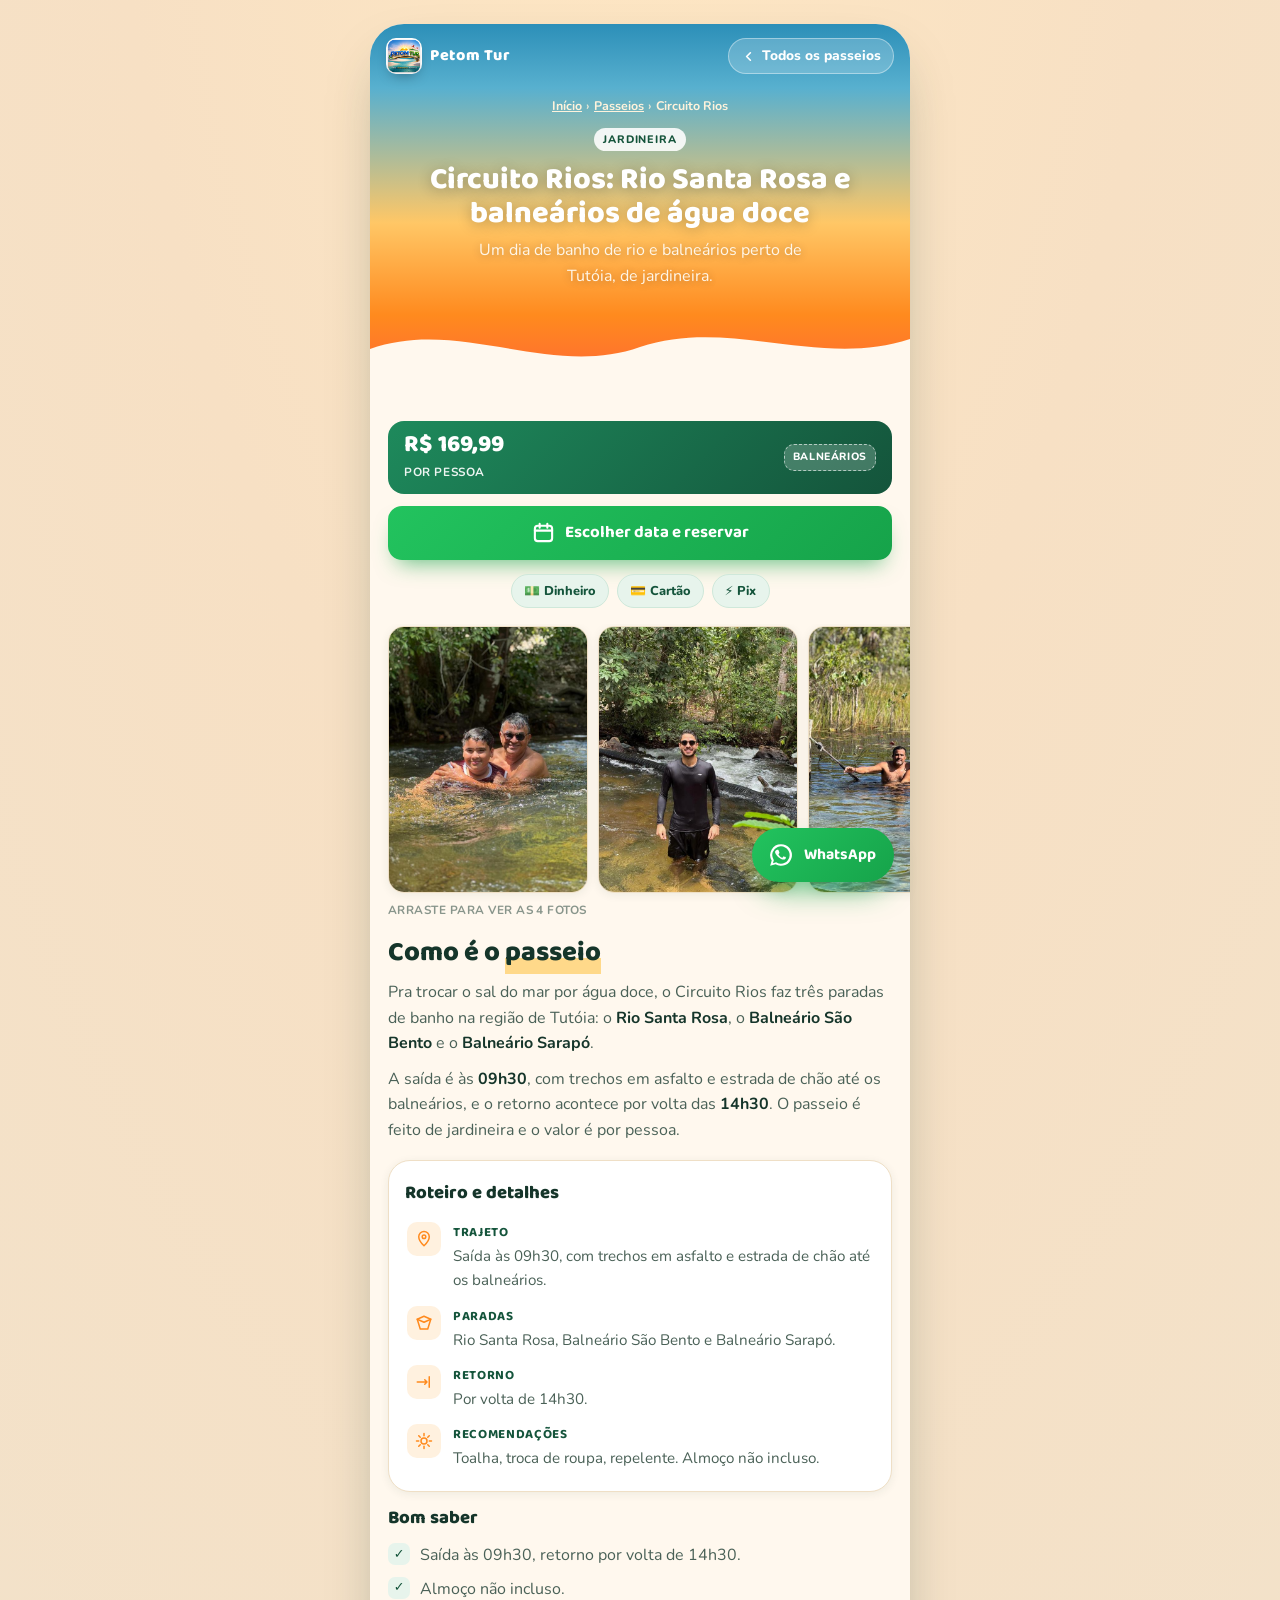
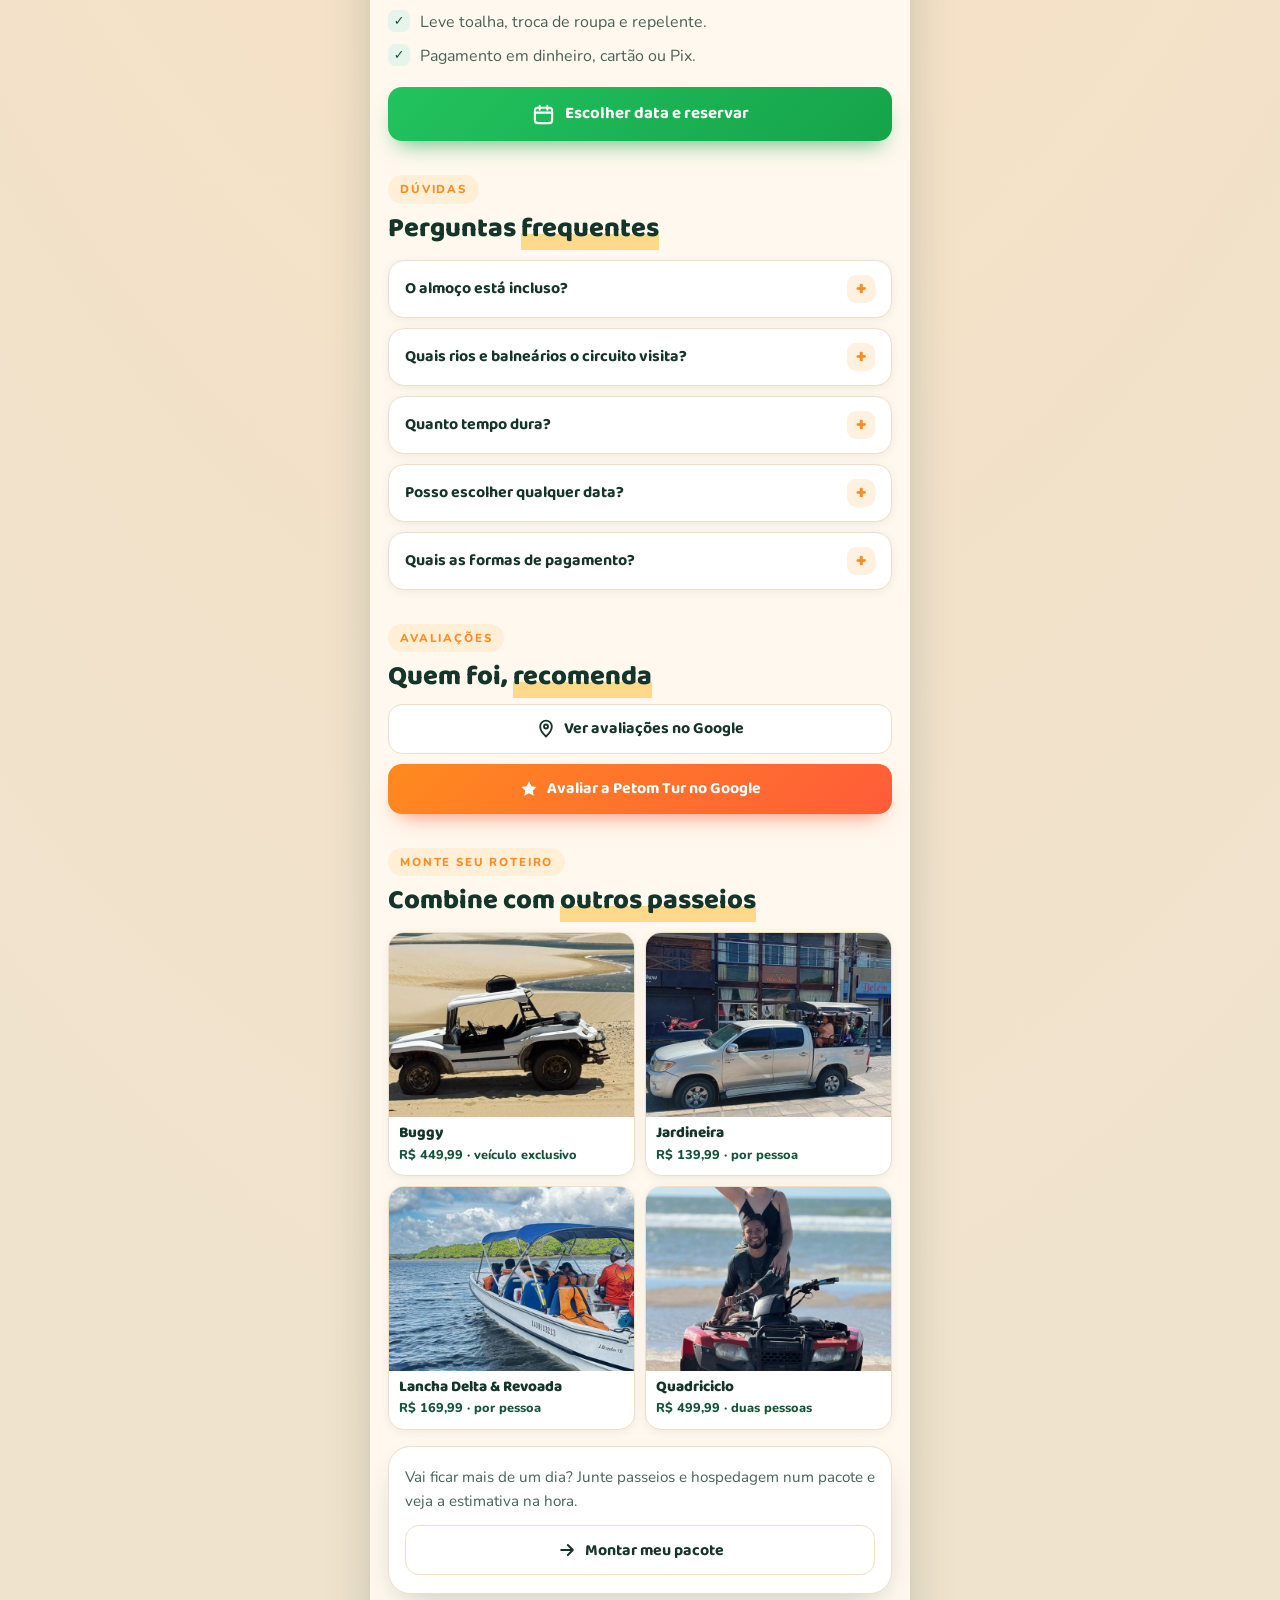
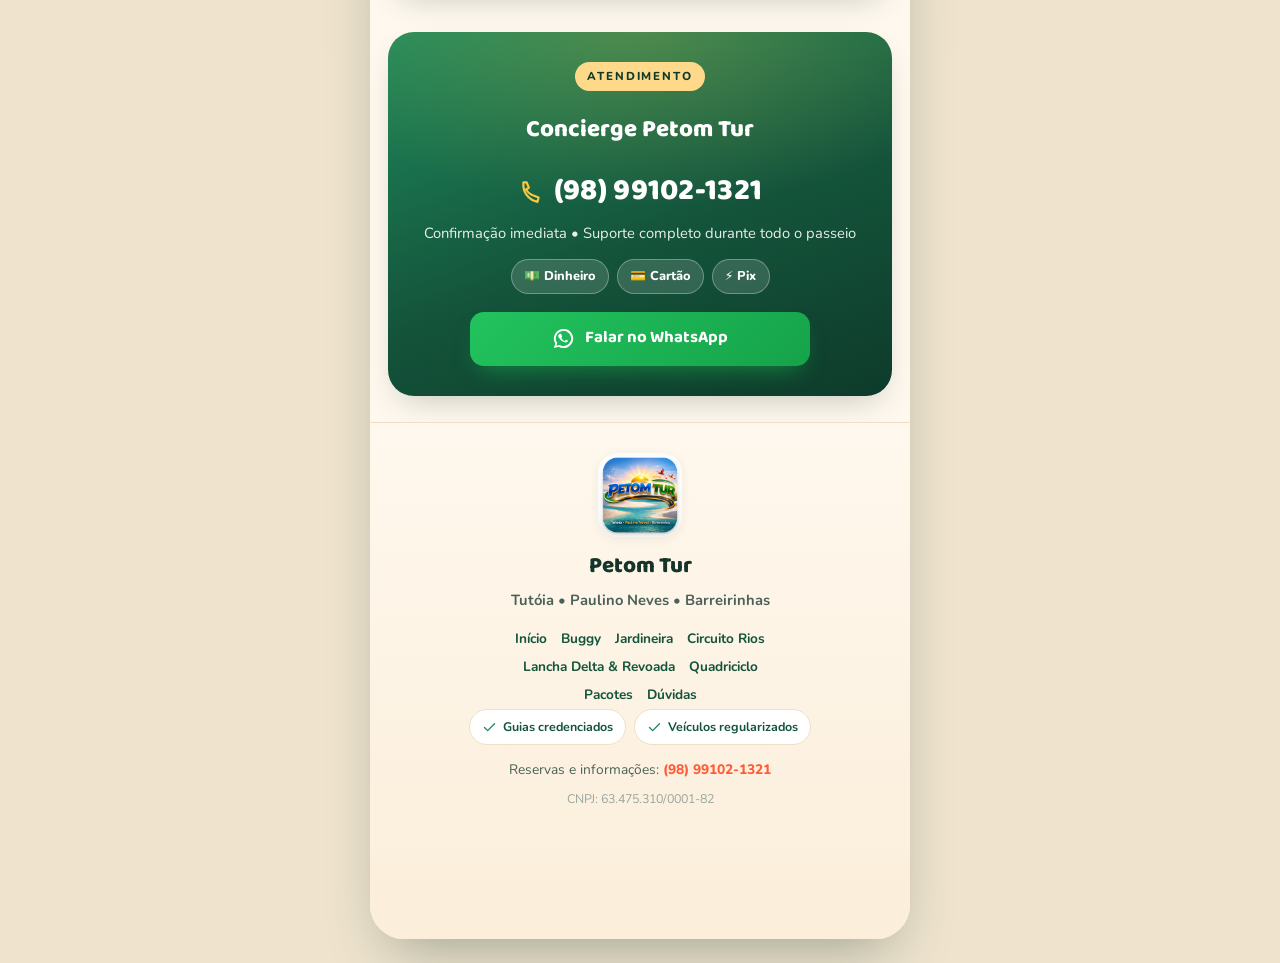
==== circuito-rios/index.html @ e0607594 "Calendário de reserva, avaliações do Google, pacotes, FAQ e páginas dos passeios - Reserva com calen" ====
<!DOCTYPE html>
<html lang="pt-BR">

<head>
    <meta charset="UTF-8">
    <meta name="viewport" content="width=device-width, initial-scale=1, viewport-fit=cover">
    <title>Circuito Rios em Tutóia — Rio Santa Rosa e Balneários | Petom Tur</title>
    <meta name="description" content="Circuito Rios de jardineira saindo de Tutóia: Rio Santa Rosa, Balneário São Bento e Balneário Sarapó. Saída às 09h30, R$ 169,99 por pessoa.">
    <link rel="canonical" href="https://www.pedrotom.com.br/circuito-rios">
    <meta property="og:title" content="Circuito Rios em Tutóia — Rio Santa Rosa e Balneários | Petom Tur">
    <meta property="og:description" content="Circuito Rios de jardineira saindo de Tutóia: Rio Santa Rosa, Balneário São Bento e Balneário Sarapó. Saída às 09h30, R$ 169,99 por pessoa.">
    <meta property="og:type" content="website">
    <meta property="og:url" content="https://www.pedrotom.com.br/circuito-rios">
    <meta property="og:locale" content="pt_BR">
    <meta property="og:image" content="https://www.pedrotom.com.br/fotos/rios-01.jpg">
    <meta property="og:site_name" content="Petom Tur">
    <meta name="twitter:card" content="summary_large_image">
    <link rel="icon" type="image/png" href="/petom-logo.png">
    <link rel="preconnect" href="https://fonts.googleapis.com">
    <link rel="preconnect" href="https://fonts.gstatic.com" crossorigin>
    <link href="https://fonts.googleapis.com/css2?family=Baloo+2:wght@600;700;800&family=Nunito:wght@400;600;700;800&display=swap" rel="stylesheet">
    <link rel="stylesheet" href="/style.css">
    <link rel="stylesheet" href="/components.css">
    <script type="application/ld+json">
{
  "@context": "https://schema.org",
  "@graph": [
    {
      "@type": "TouristTrip",
      "name": "Circuito Rios: Rio Santa Rosa e balneários de água doce",
      "description": "Circuito Rios de jardineira saindo de Tutóia: Rio Santa Rosa, Balneário São Bento e Balneário Sarapó. Saída às 09h30, R$ 169,99 por pessoa.",
      "url": "https://www.pedrotom.com.br/circuito-rios",
      "image": [
        "https://www.pedrotom.com.br/fotos/rios-01.jpg",
        "https://www.pedrotom.com.br/fotos/rios-02.jpg",
        "https://www.pedrotom.com.br/fotos/rios-03.jpg",
        "https://www.pedrotom.com.br/fotos/rios-04.jpg"
      ],
      "itinerary": {
        "@type": "ItemList",
        "itemListElement": [
          {
            "@type": "ListItem",
            "position": 1,
            "item": {
              "@type": "TouristAttraction",
              "name": "Rio Santa Rosa"
            }
          },
          {
            "@type": "ListItem",
            "position": 2,
            "item": {
              "@type": "TouristAttraction",
              "name": "Balneário São Bento"
            }
          },
          {
            "@type": "ListItem",
            "position": 3,
            "item": {
              "@type": "TouristAttraction",
              "name": "Balneário Sarapó"
            }
          }
        ]
      },
      "offers": {
        "@type": "Offer",
        "price": "169.99",
        "priceCurrency": "BRL",
        "url": "https://www.pedrotom.com.br/circuito-rios",
        "description": "por pessoa",
        "availability": "https://schema.org/InStock"
      },
      "provider": {
        "@type": "TravelAgency",
        "name": "Petom Tur",
        "url": "https://www.pedrotom.com.br/",
        "telephone": "+5598991021321"
      }
    },
    {
      "@type": "BreadcrumbList",
      "itemListElement": [
        {
          "@type": "ListItem",
          "position": 1,
          "name": "Início",
          "item": "https://www.pedrotom.com.br/"
        },
        {
          "@type": "ListItem",
          "position": 2,
          "name": "Passeios",
          "item": "https://www.pedrotom.com.br/#passeios"
        },
        {
          "@type": "ListItem",
          "position": 3,
          "name": "Circuito Rios",
          "item": "https://www.pedrotom.com.br/circuito-rios"
        }
      ]
    }
  ]
}
    </script>
    <script type="application/ld+json">
{
  "@context": "https://schema.org",
  "@type": "FAQPage",
  "mainEntity": [
    {
      "@type": "Question",
      "name": "O almoço está incluso?",
      "acceptedAnswer": {
        "@type": "Answer",
        "text": "Não. O almoço não está incluso no valor do passeio."
      }
    },
    {
      "@type": "Question",
      "name": "Quais rios e balneários o circuito visita?",
      "acceptedAnswer": {
        "@type": "Answer",
        "text": "Rio Santa Rosa, Balneário São Bento e Balneário Sarapó."
      }
    },
    {
      "@type": "Question",
      "name": "Quanto tempo dura?",
      "acceptedAnswer": {
        "@type": "Answer",
        "text": "Cerca de 5 horas: saída às 09h30 e retorno por volta de 14h30."
      }
    },
    {
      "@type": "Question",
      "name": "Posso escolher qualquer data?",
      "acceptedAnswer": {
        "@type": "Answer",
        "text": "Sim. Você escolhe a data que quiser no calendário e envia a reserva pelo WhatsApp. A equipe da Petom Tur confirma a disponibilidade."
      }
    },
    {
      "@type": "Question",
      "name": "Quais as formas de pagamento?",
      "acceptedAnswer": {
        "@type": "Answer",
        "text": "Dinheiro, cartão ou Pix."
      }
    }
  ]
}
    </script>
</head>

<body>
    <div class="wrap">

        <header class="subhero">
            <div class="topbar">
                <a class="topbar__home" href="/"><img src="/petom-logo.png" alt="" width="36" height="36">Petom Tur</a>
                <a class="topbar__back" href="/#passeios"><svg viewBox="0 0 24 24" fill="none" stroke="currentColor" stroke-width="2.6" stroke-linecap="round" stroke-linejoin="round" aria-hidden="true"><path d="M15 6l-6 6 6 6"/></svg>Todos os passeios</a>
            </div>
            <div class="subhero__inner">
                <nav class="crumbs" aria-label="Você está em"><a href="/">Início</a><span aria-hidden="true">›</span><a href="/#passeios">Passeios</a><span aria-hidden="true">›</span><span aria-current="page">Circuito Rios</span></nav>
                <span class="tour__tag" style="margin-top:12px">Jardineira</span>
                <h1>Circuito Rios: Rio Santa Rosa e balneários de água doce</h1>
                <p>Um dia de banho de rio e balneários perto de Tutóia, de jardineira.</p>
            </div>
            <svg class="hero__dune" viewBox="0 0 540 70" preserveAspectRatio="none" aria-hidden="true">
      <path d="M0 70 V40 C90 8 180 70 270 38 C360 8 450 60 540 30 V70 Z" fill="#FFF8EE"/>
    </svg>
        </header>

        <main>
            <section class="section" aria-label="Valor e reserva">
                <div class="page-ticket">
                    <div class="tour__price">
                        <div><span class="price">R$ 169,99</span><span class="unit">por pessoa</span></div>
                        <span class="stamp">Balneários</span>
                    </div>
                    <a class="btn-wa" data-reserva="circuito-rios" href="https://wa.me/5598991021321?text=Ol%C3%A1%2C%20Petom%20Tur%21%20Tenho%20interesse%20no%20passeio%20%2ACircuito%20Rios%20%E2%80%93%20Jardineira%2A%20%E2%80%94%20R%24%20169%2C99%20%28por%20pessoa%29.%20Pode%20me%20passar%20disponibilidade%20e%20confirmar%20minha%20reserva%3F" target="_blank" rel="noopener"><svg viewBox="0 0 24 24" fill="none" stroke="currentColor" stroke-width="2.2" stroke-linecap="round" stroke-linejoin="round" aria-hidden="true"><rect x="3" y="5" width="18" height="16" rx="3"/><path d="M3 10h18M8 3v4M16 3v4"/></svg> Escolher data e reservar</a>
                    <div class="pay" aria-label="Formas de pagamento"><span>💵 Dinheiro</span><span>💳 Cartão</span><span>⚡ Pix</span></div>
                </div>

                <div class="tour__gal page-gal" role="group" aria-label="Fotos do passeio Circuito Rios">
                    <figure class="shot"><img src="/fotos/rios-01.jpg" alt="Pai e filho tomando banho na correnteza de um rio de água doce" width="630" height="840" loading="eager" decoding="async"></figure><figure class="shot"><img src="/fotos/rios-02.jpg" alt="Visitante em pé nas águas rasas do rio, cercado pela mata" width="630" height="840" loading="lazy" decoding="async"></figure><figure class="shot"><img src="/fotos/rios-03.jpg" alt="Casal boiando na lagoa de águas cristalinas do circuito" width="630" height="840" loading="lazy" decoding="async"></figure><figure class="shot"><img src="/fotos/rios-04.jpg" alt="Visitante sentada no cesto gigante da Lagoa da Belágua" width="630" height="840" loading="lazy" decoding="async"></figure>
                </div>
                <p class="gal-hint" style="margin-left:0">Arraste para ver as 4 fotos</p>

                <h2 style="margin-top:18px">Como é o <span class="u">passeio</span></h2>
                <div class="prose">
                    <p>Pra trocar o sal do mar por água doce, o Circuito Rios faz três paradas de banho na região de Tutóia: o <strong>Rio Santa Rosa</strong>, o <strong>Balneário São Bento</strong> e o <strong>Balneário Sarapó</strong>.</p>
                    <p>A saída é às <strong>09h30</strong>, com trechos em asfalto e estrada de chão até os balneários, e o retorno acontece por volta das <strong>14h30</strong>. O passeio é feito de jardineira e o valor é por pessoa.</p>
                </div>

                <div class="box">
                    <h3>Roteiro e detalhes</h3>
                    <dl class="specs">
                            <div class="spec"><span class="spec__ico"><svg viewBox="0 0 24 24" fill="none" stroke="currentColor" stroke-width="2" stroke-linecap="round" stroke-linejoin="round"><path d="M12 21s7-6.5 7-12a7 7 0 1 0-14 0c0 5.5 7 12 7 12z"/><circle cx="12" cy="9" r="2.4"/></svg></span>
                                <div><dt>Trajeto</dt>
                                    <dd>Saída às 09h30, com trechos em asfalto e estrada de chão até os balneários.</dd>
                                </div>
                            </div>
                            <div class="spec"><span class="spec__ico"><svg viewBox="0 0 24 24" fill="none" stroke="currentColor" stroke-width="2" stroke-linecap="round" stroke-linejoin="round"><path d="M3 7l4 13h10l4-13"/><path d="M3 7l9-4 9 4-9 4-9-4z"/></svg></span>
                                <div><dt>Paradas</dt>
                                    <dd>Rio Santa Rosa, Balneário São Bento e Balneário Sarapó.</dd>
                                </div>
                            </div>
                            <div class="spec"><span class="spec__ico"><svg viewBox="0 0 24 24" fill="none" stroke="currentColor" stroke-width="2" stroke-linecap="round" stroke-linejoin="round"><path d="M3 12h13l-3-3M16 12l-3 3"/><path d="M19 5v14"/></svg></span>
                                <div><dt>Retorno</dt>
                                    <dd>Por volta de 14h30.</dd>
                                </div>
                            </div>
                            <div class="spec"><span class="spec__ico"><svg viewBox="0 0 24 24" fill="none" stroke="currentColor" stroke-width="2" stroke-linecap="round" stroke-linejoin="round"><circle cx="12" cy="12" r="4"/><path d="M12 2v3M12 19v3M2 12h3M19 12h3M5 5l2 2M17 17l2 2M19 5l-2 2M7 17l-2 2"/></svg></span>
                                <div><dt>Recomendações</dt>
                                    <dd>Toalha, troca de roupa, repelente. Almoço não incluso.</dd>
                                </div>
                            </div>
                        </dl>
                </div>

                <h3 class="h3">Bom saber</h3>
                <ul class="ticklist">
                    <li>Saída às 09h30, retorno por volta de 14h30.</li>
                    <li>Almoço não incluso.</li>
                    <li>Leve toalha, troca de roupa e repelente.</li>
                    <li>Pagamento em dinheiro, cartão ou Pix.</li>
                </ul>
                <a class="btn-wa" data-reserva="circuito-rios" href="https://wa.me/5598991021321?text=Ol%C3%A1%2C%20Petom%20Tur%21%20Tenho%20interesse%20no%20passeio%20%2ACircuito%20Rios%20%E2%80%93%20Jardineira%2A%20%E2%80%94%20R%24%20169%2C99%20%28por%20pessoa%29.%20Pode%20me%20passar%20disponibilidade%20e%20confirmar%20minha%20reserva%3F" target="_blank" rel="noopener" style="margin:18px 0 0"><svg viewBox="0 0 24 24" fill="none" stroke="currentColor" stroke-width="2.2" stroke-linecap="round" stroke-linejoin="round" aria-hidden="true"><rect x="3" y="5" width="18" height="16" rx="3"/><path d="M3 10h18M8 3v4M16 3v4"/></svg> Escolher data e reservar</a>
            </section>

            <section class="section" aria-label="Dúvidas sobre o passeio">
                <span class="eyebrow">Dúvidas</span>
                <h2>Perguntas <span class="u">frequentes</span></h2>
                <div class="faq">
                <details><summary>O almoço está incluso?</summary><div class="faq__a"><p>Não. O almoço não está incluso no valor do passeio.</p></div></details>
                <details><summary>Quais rios e balneários o circuito visita?</summary><div class="faq__a"><p>Rio Santa Rosa, Balneário São Bento e Balneário Sarapó.</p></div></details>
                <details><summary>Quanto tempo dura?</summary><div class="faq__a"><p>Cerca de 5 horas: saída às 09h30 e retorno por volta de 14h30.</p></div></details>
                <details><summary>Posso escolher qualquer data?</summary><div class="faq__a"><p>Sim. Você escolhe a data que quiser no calendário e envia a reserva pelo WhatsApp. A equipe da Petom Tur confirma a disponibilidade.</p></div></details>
                <details><summary>Quais as formas de pagamento?</summary><div class="faq__a"><p>Dinheiro, cartão ou Pix.</p></div></details>
                </div>
            </section>

            <section class="section" id="avaliacoes" aria-label="Avaliações dos clientes" data-reviews>
                <span class="eyebrow">Avaliações</span>
                <h2>Quem foi, <span class="u">recomenda</span></h2>
                <div class="rv__summary" hidden>
                    <span class="rv__score"></span>
                    <div><div class="rv__stars"></div><div class="rv__count"></div></div>
                </div>
                <div class="rv__list"></div>
                <div class="rv__btns">
                    <a class="btn-line" data-maps href="https://www.google.com/maps/search/?api=1&amp;query=Petom%20turismo%20Tut%C3%B3ia&amp;query_place_id=ChIJBeaK3w4L7gcR8xwrpM24xJY" target="_blank" rel="noopener"><svg viewBox="0 0 24 24" fill="none" stroke="currentColor" stroke-width="2.2" stroke-linecap="round" stroke-linejoin="round" aria-hidden="true"><path d="M12 21s7-6.5 7-12a7 7 0 1 0-14 0c0 5.5 7 12 7 12z"/><circle cx="12" cy="9" r="2.4"/></svg>Ver avaliações no Google</a>
                    <a class="btn-line btn-line--sun" href="https://search.google.com/local/writereview?placeid=ChIJBeaK3w4L7gcR8xwrpM24xJY" target="_blank" rel="noopener"><svg viewBox="0 0 24 24" fill="currentColor" aria-hidden="true"><path d="M12 2.8l2.8 5.8 6.3.9-4.6 4.4 1.1 6.3L12 17.2l-5.6 3 1.1-6.3L2.9 9.5l6.3-.9z"/></svg>Avaliar a Petom Tur no Google</a>
                </div>
            </section>

            <section class="section" aria-label="Outros passeios">
                <span class="eyebrow">Monte seu roteiro</span>
                <h2>Combine com <span class="u">outros passeios</span></h2>
                <div class="others">
                    <a class="other" href="/passeio-de-buggy"><img src="/fotos/buggy-01.jpg" alt="" loading="lazy" decoding="async"><span>Buggy</span><small>R$ 449,99 · veículo exclusivo</small></a><a class="other" href="/passeio-de-jardineira"><img src="/fotos/jardineira-01.jpg" alt="" loading="lazy" decoding="async"><span>Jardineira</span><small>R$ 139,99 · por pessoa</small></a><a class="other" href="/passeio-de-lancha-delta-revoada"><img src="/fotos/lancha-01.jpg" alt="" loading="lazy" decoding="async"><span>Lancha Delta &amp; Revoada</span><small>R$ 169,99 · por pessoa</small></a><a class="other" href="/passeio-de-quadriciclo"><img src="/fotos/quadriciclo-01.jpg" alt="" loading="lazy" decoding="async"><span>Quadriciclo</span><small>R$ 499,99 · duas pessoas</small></a>
                </div>
                <div class="pk-teaser">
                    <p>Vai ficar mais de um dia? Junte passeios e hospedagem num pacote e veja a estimativa na hora.</p>
                    <a class="btn-line" href="/pacotes"><svg viewBox="0 0 24 24" fill="none" stroke="currentColor" stroke-width="2.4" stroke-linecap="round" stroke-linejoin="round" aria-hidden="true"><path d="M5 12h14M13 6l6 6-6 6"/></svg>Montar meu pacote</a>
                </div>
            </section>

            <section class="concierge" aria-label="Atendimento">
                <span class="eyebrow">Atendimento</span>
                <h2>Concierge Petom Tur</h2>
                <a class="phone-big" href="tel:+5598991021321">
                    <svg viewBox="0 0 24 24" fill="none" stroke="currentColor" stroke-width="2" stroke-linecap="round" stroke-linejoin="round" aria-hidden="true"><path d="M5 4h3l2 5-2.5 1.5a11 11 0 0 0 5 5L19 18l-1 4a16 16 0 0 1-13-14z"/></svg> (98) 99102-1321
                </a>
                <p class="note">Confirmação imediata • Suporte completo durante todo o passeio</p>
                <div class="pay" aria-label="Formas de pagamento"><span>💵 Dinheiro</span><span>💳 Cartão</span><span>⚡ Pix</span></div>
                <a class="btn-wa" href="https://wa.me/5598991021321?text=Ol%C3%A1%2C%20Petom%20Tur%21%20Gostaria%20de%20informa%C3%A7%C3%B5es%20sobre%20os%20passeios%20em%20Tut%C3%B3ia%20e%20regi%C3%A3o." target="_blank" rel="noopener">
                    <svg viewBox="0 0 24 24" fill="currentColor" aria-hidden="true"><path d="M12 2a10 10 0 0 0-8.6 15.1L2 22l5-1.4A10 10 0 1 0 12 2zm0 18a8 8 0 0 1-4.1-1.1l-.3-.2-3 .8.8-2.9-.2-.3A8 8 0 1 1 12 20zm4.6-5.9c-.3-.1-1.5-.7-1.7-.8s-.4-.1-.6.1-.7.8-.8 1-.3.2-.5.1a6.6 6.6 0 0 1-1.9-1.2 7.3 7.3 0 0 1-1.4-1.7c-.1-.3 0-.4.1-.5l.4-.5c.1-.2.2-.3.3-.5s0-.4 0-.5-.6-1.5-.8-2-.4-.5-.6-.5h-.5a1 1 0 0 0-.7.3A2.8 2.8 0 0 0 6.5 9c0 1.2.9 2.4 1 2.6s1.7 2.7 4.2 3.8c2.1.9 2.5.7 3 .7s1.5-.6 1.7-1.2.2-1.1.1-1.2-.3-.2-.6-.4z"/></svg>                    Falar no WhatsApp
                </a>
            </section>
        </main>

        <footer class="foot">
            <img class="foot__logo" src="/petom-logo.png" width="84" height="84" alt="Petom Tur">
            <p class="foot__name">Petom Tur</p>
            <p class="foot__regions">Tutóia • Paulino Neves • Barreirinhas</p>

            <nav class="foot__nav" aria-label="Páginas do site"><a href="/">Início</a><a href="/passeio-de-buggy">Buggy</a><a href="/passeio-de-jardineira">Jardineira</a><a href="/circuito-rios">Circuito Rios</a><a href="/passeio-de-lancha-delta-revoada">Lancha Delta &amp; Revoada</a><a href="/passeio-de-quadriciclo">Quadriciclo</a><a href="/pacotes">Pacotes</a><a href="/#duvidas">Dúvidas</a></nav>

            <div class="foot__badges">
                <span><svg viewBox="0 0 24 24" fill="none" stroke="currentColor" stroke-width="2.2" stroke-linecap="round" stroke-linejoin="round"><path d="M20 6 9 17l-5-5"/></svg>Guias credenciados</span>
                <span><svg viewBox="0 0 24 24" fill="none" stroke="currentColor" stroke-width="2.2" stroke-linecap="round" stroke-linejoin="round"><path d="M20 6 9 17l-5-5"/></svg>Veículos regularizados</span>
            </div>

            <p class="foot__line">Reservas e informações: <a href="tel:+5598991021321">(98) 99102-1321</a></p>
            <p class="foot__cnpj">CNPJ: 63.475.310/0001-82</p>
        </footer>

        <a class="fab" href="https://wa.me/5598991021321?text=Ol%C3%A1%2C%20Petom%20Tur%21%20Gostaria%20de%20informa%C3%A7%C3%B5es%20sobre%20os%20passeios%20em%20Tut%C3%B3ia%20e%20regi%C3%A3o." target="_blank" rel="noopener" aria-label="Falar com a Petom Tur no WhatsApp">
            <svg viewBox="0 0 24 24" fill="currentColor" aria-hidden="true"><path d="M12 2a10 10 0 0 0-8.6 15.1L2 22l5-1.4A10 10 0 1 0 12 2zm0 18a8 8 0 0 1-4.1-1.1l-.3-.2-3 .8.8-2.9-.2-.3A8 8 0 1 1 12 20zm4.6-5.9c-.3-.1-1.5-.7-1.7-.8s-.4-.1-.6.1-.7.8-.8 1-.3.2-.5.1a6.6 6.6 0 0 1-1.9-1.2 7.3 7.3 0 0 1-1.4-1.7c-.1-.3 0-.4.1-.5l.4-.5c.1-.2.2-.3.3-.5s0-.4 0-.5-.6-1.5-.8-2-.4-.5-.6-.5h-.5a1 1 0 0 0-.7.3A2.8 2.8 0 0 0 6.5 9c0 1.2.9 2.4 1 2.6s1.7 2.7 4.2 3.8c2.1.9 2.5.7 3 .7s1.5-.6 1.7-1.2.2-1.1.1-1.2-.3-.2-.6-.4z"/></svg>
            <span class="fab__txt">WhatsApp</span>
        </a>

    </div>
    <script src="/app.js" defer></script>
</body>

</html>
---- style.css ----
/* =========================================================
   PETOM TUR — Turismo em Tutóia • Paulino Neves • Barreirinhas
   Paleta: areia (branco quente) · sol (laranja) · lagoa (verde)
   Mobile-first · sem JavaScript · acessível
   ========================================================= */

/* ---------- Tokens ---------- */
:root{
  /* areia / branco */
  --sand:        #FFF8EE;
  --sand-2:      #FBEEDA;
  --card:        #FFFFFF;

  /* sol / pôr do sol */
  --sun:         #FF8A1E;
  --sun-soft:    #FFB24C;
  --gold:        #FFC740;
  --coral:       #FF5C39;

  /* lagoa / mata */
  --green:       #1E8A5C;
  --green-deep:  #14543B;
  --green-night: #0E3B2A;

  /* whatsapp */
  --wa:          #22C35E;
  --wa-deep:     #16A34A;

  /* tinta / texto */
  --ink:         #15352A;
  --ink-soft:    #4A6157;
  --line:        #EFDFC6;

  --radius:      22px;
  --radius-sm:   14px;
  --shadow-sm:   0 2px 10px rgba(20,60,45,.07);
  --shadow:      0 14px 34px -14px rgba(20,60,45,.30);
  --shadow-lg:   0 26px 60px -20px rgba(20,60,45,.40);

  --font-display: "Baloo 2", "Segoe UI", system-ui, sans-serif;
  --font-body:    "Nunito", "Segoe UI", system-ui, sans-serif;
}

*,*::before,*::after{ box-sizing:border-box; margin:0; padding:0; }

html{ scroll-behavior:smooth; -webkit-text-size-adjust:100%; }

body{
  font-family:var(--font-body);
  color:var(--ink);
  background:var(--sand);
  line-height:1.6;
  font-size:16px;
  overflow-x:hidden;
  -webkit-font-smoothing:antialiased;
}

img{ max-width:100%; display:block; }
a{ color:inherit; text-decoration:none; }

/* coluna central — “telefone” no desktop, full no celular */
.wrap{
  width:100%;
  max-width:540px;
  margin:0 auto;
  background:var(--sand);
  position:relative;
  overflow:hidden;
}
@media (min-width:560px){
  body{ background:
      radial-gradient(120% 90% at 50% -10%, #FFE7C2 0%, #F7E0C4 35%, #EFE3CE 100%);
      padding:24px 0; }
  .wrap{ border-radius:34px; box-shadow:var(--shadow-lg); }
}

/* =========================================================
   HERO
   ========================================================= */
.hero{
  position:relative;
  padding:34px 22px 0;
  text-align:center;
  color:#fff;
  overflow:hidden;
  background:
    linear-gradient(180deg,
      #2C8FB8 0%,        /* céu alto */
      #58B0CF 14%,
      #FFC766 46%,       /* horizonte dourado */
      #FF8A1E 70%,       /* sol */
      #FF6A33 100%);     /* pôr do sol */
}

/* sol radiante */
.hero__sun{
  position:absolute;
  top:96px; left:50%;
  width:230px; height:230px;
  transform:translateX(-50%);
  border-radius:50%;
  background:radial-gradient(circle at 50% 50%,
      #FFF6D8 0%, #FFE07A 32%, #FFC740 55%, rgba(255,199,64,0) 72%);
  filter:blur(2px);
  animation:sunPulse 6s ease-in-out infinite;
  pointer-events:none;
}
@keyframes sunPulse{
  0%,100%{ transform:translateX(-50%) scale(1);   opacity:.95; }
  50%    { transform:translateX(-50%) scale(1.07); opacity:1; }
}

/* guarás (íbis vermelho) sobrevoando */
.hero__birds{
  position:absolute;
  top:64px; right:18px;
  width:120px; height:auto;
  opacity:.92;
  animation:flyFloat 7s ease-in-out infinite;
  pointer-events:none;
}
@keyframes flyFloat{
  0%,100%{ transform:translateY(0); }
  50%    { transform:translateY(-9px); }
}

.hero__inner{ position:relative; z-index:2; padding-bottom:8px; }

.logo{
  width:148px; height:148px;
  margin:6px auto 16px;
  border-radius:30px;
  box-shadow:0 16px 30px -10px rgba(0,0,0,.45);
}

.hero__brand{
  font-family:var(--font-display);
  font-weight:800;
  font-size:1rem;
  letter-spacing:.32em;
  text-transform:uppercase;
  color:#FFF3DC;
  text-shadow:0 1px 6px rgba(0,0,0,.3);
}

.hero h1{
  font-family:var(--font-display);
  font-weight:800;
  font-size:2.05rem;
  line-height:1.1;
  margin:6px 0 10px;
  text-shadow:0 2px 14px rgba(0,0,0,.28);
}
.hero h1 .accent{ color:#FFEFC2; }

.hero__lead{
  font-size:1.02rem;
  max-width:30ch;
  margin:0 auto 16px;
  color:#FFF6E8;
  text-shadow:0 1px 8px rgba(0,0,0,.3);
}

.regions{
  display:inline-flex;
  flex-wrap:wrap;
  justify-content:center;
  gap:6px 8px;
  margin-bottom:20px;
  font-weight:700;
  font-size:.86rem;
}
.regions span{
  display:inline-flex; align-items:center; gap:5px;
  background:rgba(255,255,255,.20);
  border:1px solid rgba(255,255,255,.38);
  padding:6px 12px;
  border-radius:999px;
  backdrop-filter:blur(3px);
}
.regions span::before{ content:"📍"; font-size:.78em; filter:grayscale(.1); }

.hero__cta{
  display:inline-flex; align-items:center; gap:9px;
  background:#fff; color:var(--coral);
  font-family:var(--font-display); font-weight:700;
  font-size:1.05rem;
  padding:14px 26px;
  border-radius:999px;
  box-shadow:0 12px 24px -8px rgba(0,0,0,.4);
  min-height:52px;
  transition:transform .15s ease, box-shadow .15s ease;
}
.hero__cta:active{ transform:translateY(2px) scale(.99); box-shadow:0 6px 14px -8px rgba(0,0,0,.4); }
.hero__cta svg{ width:18px; height:18px; }

/* duna / horizonte */
.hero__dune{ position:relative; z-index:2; display:block; width:100%; margin-top:14px; }

/* =========================================================
   FAIXA DE CONFIANÇA
   ========================================================= */
.trust{
  display:grid;
  grid-template-columns:repeat(3,1fr);
  gap:8px;
  padding:18px 16px 4px;
  background:var(--sand);
}
.trust__item{
  text-align:center;
  font-weight:700;
  font-size:.74rem;
  line-height:1.25;
  color:var(--green-deep);
}
.trust__item svg{
  width:26px; height:26px;
  margin:0 auto 6px;
  display:block;
  color:var(--sun);
}

/* =========================================================
   GALERIA / CARROSSEL (rolagem automática fluida — CSS puro)
   ========================================================= */
.gallery{
  padding:24px 0 6px;
  background:var(--sand);
  overflow:hidden;
}
.gallery__head{
  text-align:center;
  padding:0 18px 14px;
}
.gallery__head h2{
  font-family:var(--font-display);
  font-weight:800;
  font-size:1.6rem;
  line-height:1.1;
  color:var(--ink);
  margin-top:4px;
}
.gallery__head h2 .u{
  background:linear-gradient(180deg,transparent 62%, #FFD98A 62%);
}

/* trilho com máscara nas bordas p/ efeito “fade” */
.carousel{
  position:relative;
  width:100%;
  overflow:hidden;
  -webkit-mask-image:linear-gradient(90deg, transparent 0, #000 7%, #000 93%, transparent 100%);
          mask-image:linear-gradient(90deg, transparent 0, #000 7%, #000 93%, transparent 100%);
}
.carousel__track{
  display:flex;
  gap:14px;
  width:max-content;
  padding:6px 14px;
  list-style:none;
  /* rolagem contínua, linear e suave (acelerada por GPU) */
  animation:carouselScroll 56s linear infinite;
  will-change:transform;
}
/* pausa ao tocar / passar o mouse */
.carousel:hover .carousel__track,
.carousel:active .carousel__track,
.carousel:focus-within .carousel__track{ animation-play-state:paused; }

.carousel__item{
  flex:0 0 auto;
  width:208px;            /* modo retrato */
  aspect-ratio:3 / 4;
  border-radius:18px;
  overflow:hidden;
  background:var(--sand-2);
  border:3px solid #fff;
  box-shadow:var(--shadow);
}
.carousel__item img{
  width:100%; height:100%;
  object-fit:cover;
  display:block;
}

/* desloca exatamente metade do trilho (1 conjunto) = loop perfeito */
@keyframes carouselScroll{
  from{ transform:translateX(0); }
  to{   transform:translateX(-50%); }
}

@media (min-width:560px){
  .carousel__item{ width:230px; }
}

/* =========================================================
   SEÇÃO DE PASSEIOS
   ========================================================= */
.section{ padding:26px 18px 8px; }

.eyebrow{
  display:inline-block;
  font-weight:800;
  letter-spacing:.16em;
  text-transform:uppercase;
  font-size:.72rem;
  color:var(--sun);
  background:#FFEFD7;
  padding:5px 12px;
  border-radius:999px;
  margin-bottom:10px;
}
.section h2{
  font-family:var(--font-display);
  font-weight:800;
  font-size:1.7rem;
  line-height:1.1;
  color:var(--ink);
}
.section h2 .u{
  background:linear-gradient(180deg,transparent 62%, #FFD98A 62%);
}
.section__sub{
  color:var(--ink-soft);
  margin-top:6px;
  font-size:.96rem;
  max-width:38ch;
}

.tours{
  display:flex;
  flex-direction:column;
  gap:20px;
  margin-top:20px;
}

/* ---------- Card de passeio (estilo bilhete) ---------- */
.tour{
  position:relative;
  background:var(--card);
  border-radius:var(--radius);
  box-shadow:var(--shadow);
  border:1px solid var(--line);
  overflow:hidden;
}
.tour__stripe{ height:6px; width:100%; }

.tour__top{
  display:flex;
  gap:14px;
  align-items:flex-start;
  padding:18px 18px 6px;
}
.tour__icon{
  flex:0 0 auto;
  width:54px; height:54px;
  border-radius:16px;
  display:grid; place-items:center;
  color:#fff;
  font-size:30px;          /* tamanho do emoji */
  line-height:1;
  box-shadow:var(--shadow-sm);
}
.tour__icon svg{ width:30px; height:30px; }

/* miniatura de foto no lugar do emoji — o gradiente vira um anel colorido */
.tour__icon--photo{
  padding:3px;
  overflow:hidden;
}
.tour__icon--photo img{
  width:100%; height:100%;
  border-radius:13px;
  object-fit:cover;
  display:block;
}

/* variante sem moldura/anel colorido — usada nos cards de hospedagem */
.tour__icon--plain{
  padding:0;
  background:none;
  box-shadow:none;
}
.tour__icon--plain img{ border-radius:16px; }

/* ---------- Galeria de fotos do passeio ---------- */
.tour__gal{
  display:flex;
  gap:10px;
  margin:16px 0 0;
  padding:2px 18px 12px;
  overflow-x:auto;
  scroll-snap-type:x mandatory;
  scroll-padding-inline:18px;
  -webkit-overflow-scrolling:touch;
  scrollbar-width:none;
  overscroll-behavior-x:contain;
}
.tour__gal::-webkit-scrollbar{ display:none; }

.shot{
  flex:0 0 auto;
  width:min(56%, 178px);
  aspect-ratio:3 / 4;
  margin:0;
  border-radius:16px;
  overflow:hidden;
  background:var(--sand-2);
  border:1px solid var(--line);
  box-shadow:var(--shadow-sm);
  scroll-snap-align:start;
}
.shot img{
  width:100%; height:100%;
  object-fit:cover;
  object-position:center 45%;
}

/* passeio com uma única foto: banner que ocupa o card inteiro */
.tour__gal--uma{ scroll-snap-type:none; }
.tour__gal--uma .shot{
  width:100%;
  aspect-ratio:4 / 3;
}

.gal-hint{
  margin:-4px 18px 10px;
  font-size:.74rem;
  font-weight:700;
  letter-spacing:.04em;
  text-transform:uppercase;
  color:var(--ink-soft);
  opacity:.65;
}

@media (min-width:640px){
  .shot{ width:min(40%, 200px); }
  .tour__gal--uma .shot{ aspect-ratio:3 / 2; }
}

.tour__tag{
  display:inline-block;
  font-weight:800; font-size:.68rem;
  letter-spacing:.08em; text-transform:uppercase;
  color:var(--green-deep);
  background:#E7F4EC;
  padding:3px 9px; border-radius:999px;
  margin-bottom:4px;
}
.tour__head h3{
  font-family:var(--font-display);
  font-weight:800;
  font-size:1.35rem;
  line-height:1.12;
  color:var(--ink);
}
.tour__sub{
  color:var(--ink-soft);
  font-size:.9rem;
  margin-top:2px;
}

/* faixa de preço — “canhoto” do bilhete */
.tour__price{
  display:flex;
  align-items:center;
  justify-content:space-between;
  gap:10px;
  margin:10px 18px 4px;
  padding:12px 16px;
  background:linear-gradient(135deg, var(--green) 0%, var(--green-deep) 100%);
  border-radius:16px;
  color:#fff;
}
.tour__price .price{
  font-family:var(--font-display);
  font-weight:800;
  font-size:1.5rem;
  line-height:1;
}
.tour__price .unit{
  display:block;
  font-size:.74rem;
  opacity:.92;
  font-weight:700;
  margin-top:3px;
  text-transform:uppercase;
  letter-spacing:.05em;
}
.tour__price .stamp{
  flex:0 0 auto;
  font-size:.66rem; font-weight:800;
  text-transform:uppercase; letter-spacing:.06em;
  background:rgba(255,255,255,.2);
  border:1px dashed rgba(255,255,255,.6);
  padding:6px 8px; border-radius:10px;
  text-align:center; line-height:1.2;
}

/* perfuração do bilhete */
.perf{
  position:relative;
  height:0;
  margin:14px 0 4px;
  border-top:2px dashed var(--line);
}
.perf::before,.perf::after{
  content:"";
  position:absolute; top:50%;
  width:20px; height:20px;
  background:var(--sand);
  border-radius:50%;
  transform:translateY(-50%);
}
.perf::before{ left:-11px; }
.perf::after{ right:-11px; }

/* detalhes (acordeão nativo) */
.tour__details{ margin:0 18px; }
.tour__details summary{
  list-style:none;
  cursor:pointer;
  display:flex; align-items:center; justify-content:center; gap:8px;
  font-family:var(--font-display);
  font-weight:700;
  font-size:.96rem;
  color:var(--sun);
  background:#FFF4E4;
  border:1.5px solid #FFD9A8;
  border-radius:12px;
  padding:11px 14px;
  min-height:46px;
  user-select:none;
  transition:background .15s ease;
}
.tour__details summary::-webkit-details-marker{ display:none; }
.tour__details summary .chev{
  width:16px; height:16px;
  transition:transform .25s ease;
}
.tour__details[open] summary{ background:#FFEAD0; }
.tour__details[open] summary .chev{ transform:rotate(180deg); }
.tour__details summary .lbl-open{ display:none; }
.tour__details[open] summary .lbl-closed{ display:none; }
.tour__details[open] summary .lbl-open{ display:inline; }

.specs{
  margin:14px 2px 4px;
  display:flex;
  flex-direction:column;
  gap:13px;
  animation:revealUp .3s ease;
}
@keyframes revealUp{ from{ opacity:0; transform:translateY(-6px);} to{opacity:1; transform:none;} }

.spec{ display:flex; gap:12px; }
.spec__ico{
  flex:0 0 auto;
  width:34px; height:34px;
  border-radius:10px;
  background:#FFF1DF;
  color:var(--sun);
  display:grid; place-items:center;
}
.spec__ico svg{ width:18px; height:18px; }
.spec dt{
  font-family:var(--font-display);
  font-weight:700;
  font-size:.82rem;
  text-transform:uppercase;
  letter-spacing:.05em;
  color:var(--green-deep);
  margin-bottom:1px;
}
.spec dd{ color:var(--ink-soft); font-size:.95rem; }

/* botão whatsapp */
.btn-wa{
  display:flex; align-items:center; justify-content:center; gap:10px;
  margin:16px 18px 18px;
  min-height:54px;
  background:linear-gradient(135deg, var(--wa) 0%, var(--wa-deep) 100%);
  color:#fff;
  font-family:var(--font-display);
  font-weight:700;
  font-size:1.05rem;
  border-radius:14px;
  box-shadow:0 12px 22px -10px rgba(22,163,74,.7);
  transition:transform .15s ease, box-shadow .15s ease;
}
.btn-wa:active{ transform:translateY(2px); box-shadow:0 5px 12px -8px rgba(22,163,74,.7); }
.btn-wa svg{ width:23px; height:23px; flex:0 0 auto; }

/* ---------- Lista de quartos (hospedagem parceira) ---------- */
.rooms{
  display:flex;
  flex-direction:column;
  gap:12px;
  margin:16px 2px 4px;
}
.room{
  display:flex;
  flex-direction:column;
  gap:10px;
  padding:12px 14px;
  background:var(--sand);
  border:1px solid var(--line);
  border-radius:14px;
}
.room__row{
  display:flex;
  align-items:center;
  justify-content:space-between;
  gap:12px;
}
.room__gal{
  display:flex;
  gap:8px;
  overflow-x:auto;
  scroll-snap-type:x mandatory;
  -webkit-overflow-scrolling:touch;
  scrollbar-width:none;
}
.room__gal::-webkit-scrollbar{ display:none; }
.room__shot{
  flex:0 0 auto;
  width:104px;
  aspect-ratio:4 / 3;
  border-radius:10px;
  overflow:hidden;
  border:1px solid var(--line);
  scroll-snap-align:start;
}
.room__shot img{
  width:100%; height:100%;
  object-fit:cover;
}
.room__name{
  font-family:var(--font-display);
  font-weight:700;
  font-size:.95rem;
  color:var(--ink);
  line-height:1.2;
}
.room__meta{
  font-size:.78rem;
  color:var(--ink-soft);
  margin-top:2px;
}
.room__price{
  font-family:var(--font-display);
  font-weight:800;
  font-size:.98rem;
  color:var(--green-deep);
  margin-top:4px;
}
.room__was{
  font-family:var(--font-body, inherit);
  font-weight:600;
  font-size:.78rem;
  color:var(--ink-soft);
  text-decoration:line-through;
  margin-left:6px;
}
.room__btn{
  flex:0 0 auto;
  display:flex; align-items:center; gap:6px;
  padding:10px 14px;
  background:linear-gradient(135deg, var(--wa) 0%, var(--wa-deep) 100%);
  color:#fff;
  font-family:var(--font-display);
  font-weight:700;
  font-size:.85rem;
  border-radius:11px;
  box-shadow:0 8px 16px -8px rgba(22,163,74,.7);
  white-space:nowrap;
}
.room__btn svg{ width:17px; height:17px; flex:0 0 auto; }
.room-hint{
  margin:6px 18px 4px;
  font-size:.78rem;
  color:var(--ink-soft);
  text-align:center;
}

/* ---------- Mini-formulário de reserva (dentro do .room) ---------- */
.room__form{
  display:flex;
  flex-direction:column;
  gap:8px;
}
.room__form-row{
  display:flex;
  gap:8px;
}
.room__input{
  width:100%;
  min-height:44px;
  padding:0 12px;
  border:1.5px solid var(--line);
  border-radius:10px;
  background:#fff;
  font-family:inherit;
  font-size:.9rem;
  color:var(--ink);
}
.room__input:focus{
  outline:none;
  border-color:var(--sun);
}
.room__form-row .room__input{ flex:1 1 0; min-width:0; }
.room__btn--form{
  width:100%;
  justify-content:center;
  border:none;
  cursor:pointer;
  font-family:inherit;
}

/* =========================================================
   ATENDIMENTO / CONCIERGE
   ========================================================= */
.concierge{
  margin:30px 18px 8px;
  padding:30px 22px;
  text-align:center;
  color:#fff;
  border-radius:26px;
  background:
    radial-gradient(120% 80% at 50% 0%, rgba(255,199,64,.22), transparent 60%),
    linear-gradient(160deg, var(--green) 0%, var(--green-deep) 55%, var(--green-night) 100%);
  box-shadow:var(--shadow);
}
.concierge .eyebrow{ color:#0E3B2A; background:#FFD98A; }
.concierge h2{ font-family:var(--font-display); font-weight:800; font-size:1.5rem; margin:10px 0 4px; }
.concierge p.note{ opacity:.9; font-size:.92rem; }

.phone-big{
  display:inline-flex; align-items:center; gap:10px;
  font-family:var(--font-display);
  font-weight:800;
  font-size:1.9rem;
  letter-spacing:.01em;
  margin:14px 0 6px;
  color:#fff;
}
.phone-big svg{ width:26px; height:26px; color:var(--gold); }

.concierge .btn-wa{ margin:18px auto 0; max-width:340px; }

/* =========================================================
   RODAPÉ
   ========================================================= */
.foot{
  margin-top:26px;
  padding:30px 22px 130px;
  text-align:center;
  background:
    linear-gradient(180deg, var(--sand) 0%, var(--sand-2) 100%);
  border-top:1px solid var(--line);
}
.foot__logo{ width:84px; height:84px; border-radius:20px; margin:0 auto 12px; box-shadow:var(--shadow-sm); }
.foot__name{ font-family:var(--font-display); font-weight:800; font-size:1.4rem; color:var(--ink); }
.foot__regions{ color:var(--ink-soft); font-weight:700; margin:4px 0 14px; font-size:.92rem; }

.foot__badges{
  display:flex; flex-wrap:wrap; justify-content:center; gap:8px;
  margin-bottom:14px;
}
.foot__badges span{
  display:inline-flex; align-items:center; gap:6px;
  background:#fff; border:1px solid var(--line);
  color:var(--green-deep); font-weight:700; font-size:.78rem;
  padding:7px 12px; border-radius:999px;
}
.foot__badges svg{ width:15px; height:15px; color:var(--green); }

.foot__line{ color:var(--ink-soft); font-size:.86rem; margin:3px 0; }
.foot__line a{ color:var(--coral); font-weight:800; }
.foot__cnpj{ font-size:.78rem; color:#9AA59E; margin-top:8px; }

/* =========================================================
   BOTÃO FLUTUANTE WHATSAPP
   ========================================================= */
.fab{
  position:fixed;
  z-index:50;
  right:max(16px, env(safe-area-inset-right));
  bottom:max(18px, env(safe-area-inset-bottom));
  display:flex; align-items:center; gap:10px;
  background:linear-gradient(135deg, var(--wa) 0%, var(--wa-deep) 100%);
  color:#fff;
  font-family:var(--font-display); font-weight:700;
  padding:14px 18px 14px 16px;
  border-radius:999px;
  box-shadow:0 16px 30px -10px rgba(22,163,74,.75);
  animation:fabIn .4s .6s both;
}
.fab svg{ width:26px; height:26px; }
.fab .fab__txt{ font-size:.98rem; white-space:nowrap; }
@keyframes fabIn{ from{ transform:translateY(80px); opacity:0; } to{ transform:none; opacity:1; } }
@media (min-width:560px){ .fab{ right:calc(50% - 270px + 16px); } }

/* =========================================================
   ACESSIBILIDADE / MOVIMENTO REDUZIDO
   ========================================================= */
.sr-only{
  position:absolute; width:1px; height:1px; padding:0; margin:-1px;
  overflow:hidden; clip:rect(0,0,0,0); white-space:nowrap; border:0;
}
:focus-visible{ outline:3px solid var(--coral); outline-offset:3px; border-radius:6px; }

@media (prefers-reduced-motion:reduce){
  *{ animation:none !important; scroll-behavior:auto !important; transition:none !important; }
  /* sem auto-rolagem: o usuário desliza o carrossel manualmente */
  .carousel{ overflow-x:auto; -webkit-overflow-scrolling:touch; scroll-snap-type:x mandatory; }
  .carousel__track{ transform:none; }
  .carousel__item{ scroll-snap-align:center; }
}
---- components.css ----
/* =========================================================
   PETOM TUR — componentes extras
   Reserva com calendário · avaliações Google · FAQ · pacotes
   páginas internas dos passeios
   ========================================================= */

/* ---------- link "ver página do passeio" ---------- */
.link-more{
  display:flex; align-items:center; justify-content:center; gap:6px;
  margin:12px 18px 0;
  font-family:var(--font-display);
  font-weight:700;
  font-size:.92rem;
  color:var(--green-deep);
}
.link-more svg{ width:16px; height:16px; }
.link-more:hover{ text-decoration:underline; }

/* ---------- chips de pagamento ---------- */
.pay{
  display:flex; flex-wrap:wrap; justify-content:center; gap:8px;
  margin-top:14px;
}
.pay span{
  display:inline-flex; align-items:center; gap:6px;
  font-weight:800; font-size:.8rem;
  padding:6px 12px;
  border-radius:999px;
  background:#E7F4EC; color:var(--green-deep);
  border:1px solid #CFE8DA;
}
.concierge .pay span{ background:rgba(255,255,255,.14); color:#fff; border-color:rgba(255,255,255,.3); }
.pay svg{ width:15px; height:15px; }

/* =========================================================
   DIÁLOGO DE RESERVA
   ========================================================= */
.bk{
  border:0; padding:0;
  width:100%; max-width:520px;
  max-height:min(92vh, 100%);
  margin:auto auto 0;
  border-radius:24px 24px 0 0;
  background:var(--card);
  color:var(--ink);
  box-shadow:var(--shadow-lg);
  overflow:auto;
  overscroll-behavior:contain;
}
.bk::backdrop{ background:rgba(14,59,42,.55); backdrop-filter:blur(2px); }
.bk[open]{ animation:bkIn .25s ease; }
@keyframes bkIn{ from{ transform:translateY(24px); opacity:0; } to{ transform:none; opacity:1; } }
@media (min-width:560px){
  .bk{ margin:auto; border-radius:24px; }
}
.bk__form{ padding:20px 18px 18px; }
.bk__head{ display:flex; align-items:flex-start; justify-content:space-between; gap:12px; }
.bk__title{
  font-family:var(--font-display);
  font-weight:800; font-size:1.3rem; line-height:1.15;
}
.bk__price{ color:var(--green-deep); font-weight:800; font-size:.92rem; margin-top:2px; }
.bk__close{
  flex:0 0 auto;
  width:40px; height:40px;
  border:0; border-radius:12px;
  background:var(--sand); color:var(--ink);
  display:grid; place-items:center; cursor:pointer;
}
.bk__close svg{ width:20px; height:20px; }
.bk__label{
  display:block;
  font-family:var(--font-display);
  font-weight:700; font-size:.82rem;
  text-transform:uppercase; letter-spacing:.05em;
  color:var(--green-deep);
  margin:16px 0 8px;
}
.bk__err{ color:var(--coral); font-weight:700; font-size:.85rem; margin-top:6px; }
.bk__err[hidden]{ display:none; }
.bk__input{
  width:100%; min-height:48px; padding:0 14px;
  border:1.5px solid var(--line); border-radius:12px;
  font:inherit; color:var(--ink); background:var(--sand);
}
.bk__input:focus{ outline:none; border-color:var(--sun); background:#fff; }
.bk__chips{ display:flex; flex-wrap:wrap; gap:8px; }
.bk__chip{ position:relative; }
.bk__chip input{ position:absolute; opacity:0; pointer-events:none; }
.bk__chip span{
  display:inline-flex; align-items:center;
  min-height:44px; padding:0 14px;
  border:1.5px solid var(--line); border-radius:12px;
  background:var(--sand); font-weight:700; font-size:.9rem; cursor:pointer;
}
.bk__chip input:checked + span{ border-color:var(--sun); background:#FFF1DF; color:var(--ink); }
.bk__chip input:focus-visible + span{ outline:2px solid var(--sun); outline-offset:2px; }

/* stepper de pessoas */
.step{ display:inline-flex; align-items:center; gap:4px; border:1.5px solid var(--line); border-radius:12px; background:var(--sand); }
.step button{
  width:46px; height:46px; border:0; background:none; cursor:pointer;
  font-size:1.4rem; font-weight:800; color:var(--sun);
}
.step button:disabled{ color:#D9C9B0; cursor:default; }
.step output{ min-width:2.4ch; text-align:center; font-family:var(--font-display); font-weight:800; font-size:1.2rem; }

.bk__est{
  margin-top:16px; padding:12px 14px;
  background:#E7F4EC; border-radius:14px;
  color:var(--green-deep); font-size:.9rem;
}
.bk__est strong{ font-family:var(--font-display); font-size:1.15rem; }
.bk__note{ font-size:.8rem; color:var(--ink-soft); margin-top:10px; text-align:center; }
.bk .btn-wa{ margin:16px 0 0; width:100%; border:0; cursor:pointer; font-family:var(--font-display); }

/* =========================================================
   CALENDÁRIO
   ========================================================= */
.cal{
  border:1.5px solid var(--line);
  border-radius:16px;
  padding:10px 10px 12px;
  background:var(--sand);
}
.cal__head{ display:flex; align-items:center; justify-content:space-between; gap:8px; margin-bottom:6px; }
.cal__month{ font-family:var(--font-display); font-weight:800; font-size:1.05rem; }
.cal__nav{
  width:40px; height:40px; border:0; border-radius:12px;
  background:#fff; color:var(--ink); cursor:pointer;
  display:grid; place-items:center; box-shadow:var(--shadow-sm);
}
.cal__nav:disabled{ opacity:.35; cursor:default; box-shadow:none; }
.cal__nav svg{ width:18px; height:18px; }
.cal__grid{ display:grid; grid-template-columns:repeat(7,1fr); gap:4px; }
.cal__dow{
  text-align:center; font-size:.7rem; font-weight:800;
  text-transform:uppercase; letter-spacing:.04em;
  color:var(--ink-soft); padding:4px 0;
}
.cal__day{
  aspect-ratio:1 / 1;
  min-height:38px;
  border:0; border-radius:11px;
  background:#fff; color:var(--ink);
  font:inherit; font-weight:700; font-size:.95rem;
  cursor:pointer;
}
.cal__day:hover{ background:#FFF1DF; }
.cal__day:focus-visible{ outline:2px solid var(--sun); outline-offset:1px; }
.cal__day[disabled]{ background:transparent; color:#CDBFA8; cursor:default; }
.cal__day.is-today{ box-shadow:inset 0 0 0 1.5px var(--sun-soft); }
.cal__day[aria-pressed="true"]{
  background:linear-gradient(135deg, var(--sun) 0%, var(--coral) 100%);
  color:#fff; box-shadow:0 6px 12px -6px rgba(255,92,57,.7);
}
.cal__pick{ margin-top:8px; text-align:center; font-weight:800; font-size:.9rem; color:var(--green-deep); min-height:1.4em; }

/* =========================================================
   AVALIAÇÕES GOOGLE
   ========================================================= */
.rv__summary{
  display:flex; align-items:center; gap:12px;
  margin-top:16px; padding:14px 16px;
  background:var(--card); border:1px solid var(--line);
  border-radius:18px; box-shadow:var(--shadow-sm);
}
.rv__summary[hidden]{ display:none; }
.rv__score{ font-family:var(--font-display); font-weight:800; font-size:2.2rem; line-height:1; color:var(--ink); }
.rv__stars{ color:#F5A623; letter-spacing:2px; font-size:1.05rem; line-height:1; }
.rv__count{ font-size:.86rem; color:var(--ink-soft); font-weight:700; margin-top:4px; }
.rv__list{
  display:flex; gap:12px;
  margin:14px -18px 0; padding:2px 18px 10px;
  overflow-x:auto; scroll-snap-type:x mandatory; scroll-padding-inline:18px;
  scrollbar-width:none; -webkit-overflow-scrolling:touch;
}
.rv__list::-webkit-scrollbar{ display:none; }
.rv__list:empty{ display:none; }
.rv{
  flex:0 0 auto; width:min(82%, 300px);
  scroll-snap-align:start;
  background:var(--card); border:1px solid var(--line);
  border-radius:18px; padding:14px 16px;
  box-shadow:var(--shadow-sm);
  display:flex; flex-direction:column; gap:8px;
}
.rv__who{ display:flex; align-items:center; gap:10px; }
.rv__ava{ width:38px; height:38px; border-radius:50%; object-fit:cover; background:var(--sand-2); flex:0 0 auto; }
.rv__ava--txt{ display:grid; place-items:center; font-weight:800; color:var(--green-deep); }
.rv__name{ font-weight:800; font-size:.92rem; line-height:1.2; }
.rv__when{ font-size:.76rem; color:var(--ink-soft); }
.rv__text{
  font-size:.92rem; color:var(--ink-soft);
  display:-webkit-box; -webkit-line-clamp:7; -webkit-box-orient:vertical; overflow:hidden;
}
.rv__src{ font-size:.74rem; color:var(--ink-soft); margin-top:2px; text-align:right; }
.rv__btns{ display:flex; flex-direction:column; gap:10px; margin-top:12px; }
.btn-line{
  display:flex; align-items:center; justify-content:center; gap:8px;
  min-height:50px; padding:0 16px;
  border-radius:14px;
  border:1.5px solid var(--line);
  background:var(--card);
  font-family:var(--font-display); font-weight:700; font-size:1rem; color:var(--ink);
}
.btn-line svg{ width:20px; height:20px; }
.btn-line--sun{ background:linear-gradient(135deg, var(--sun) 0%, var(--coral) 100%); color:#fff; border:0; box-shadow:0 12px 22px -12px rgba(255,92,57,.8); }

/* =========================================================
   FAQ
   ========================================================= */
.faq{ display:flex; flex-direction:column; gap:10px; margin-top:16px; }
.faq details{
  background:var(--card); border:1px solid var(--line);
  border-radius:16px; box-shadow:var(--shadow-sm);
}
.faq summary{
  list-style:none; cursor:pointer;
  display:flex; align-items:center; justify-content:space-between; gap:12px;
  padding:14px 16px;
  font-family:var(--font-display); font-weight:700; font-size:1rem; line-height:1.25;
}
.faq summary::-webkit-details-marker{ display:none; }
.faq summary::after{
  content:"+"; flex:0 0 auto;
  width:28px; height:28px; border-radius:9px;
  display:grid; place-items:center;
  background:#FFF1DF; color:var(--sun); font-size:1.2rem; font-weight:800;
}
.faq details[open] summary::after{ content:"–"; }
.faq__a{ padding:0 16px 16px; color:var(--ink-soft); font-size:.95rem; }
.faq__a p + p{ margin-top:8px; }
.faq__a a{ color:var(--green-deep); font-weight:700; text-decoration:underline; }

/* =========================================================
   PÁGINAS INTERNAS
   ========================================================= */
.topbar{
  position:relative; z-index:3;
  display:flex; align-items:center; justify-content:space-between; gap:10px;
  padding:14px 16px 0;
}
.topbar__home{ display:flex; align-items:center; gap:8px; color:#fff; font-family:var(--font-display); font-weight:800; letter-spacing:.04em; }
.topbar__home img{ width:36px; height:36px; border-radius:10px; box-shadow:0 6px 14px -6px rgba(0,0,0,.4); }
.topbar__back{
  display:inline-flex; align-items:center; gap:6px;
  color:#fff; font-weight:800; font-size:.86rem;
  background:rgba(255,255,255,.2); border:1px solid rgba(255,255,255,.4);
  padding:6px 12px; border-radius:999px;
}
.topbar__back svg{ width:15px; height:15px; }
.subhero{
  position:relative; overflow:hidden; color:#fff; text-align:center;
  background:linear-gradient(180deg, #2C8FB8 0%, #58B0CF 18%, #FFC766 56%, #FF8A1E 82%, #FF6A33 100%);
}
.subhero__inner{ position:relative; z-index:2; padding:22px 22px 6px; }
.subhero h1{
  font-family:var(--font-display); font-weight:800;
  font-size:1.9rem; line-height:1.1;
  margin:8px 0 8px; text-shadow:0 2px 14px rgba(0,0,0,.28);
}
.subhero p{ color:#FFF6E8; max-width:34ch; margin:0 auto; text-shadow:0 1px 8px rgba(0,0,0,.3); }
.subhero .tour__tag{ background:rgba(255,255,255,.88); }
.crumbs{ font-size:.78rem; font-weight:700; color:#FFF3DC; }
.crumbs a{ text-decoration:underline; }
.crumbs span[aria-hidden]{ margin:0 4px; opacity:.8; }

.page-ticket{ margin-top:16px; }
.page-ticket .tour__price{ margin:0; }
.page-ticket .btn-wa{ margin:12px 0 0; }
.page-gal{ margin:16px -18px 0; }

.prose{ margin-top:12px; color:var(--ink-soft); font-size:1rem; }
.prose p + p{ margin-top:10px; }
.prose strong{ color:var(--ink); }
.box{
  margin-top:16px; padding:6px 16px 16px;
  background:var(--card); border:1px solid var(--line);
  border-radius:var(--radius); box-shadow:var(--shadow-sm);
}
.box .specs{ animation:none; }
.box h3, .section h3.h3{
  font-family:var(--font-display); font-weight:800; font-size:1.15rem; margin-top:12px;
}
.ticklist{ list-style:none; margin-top:10px; display:flex; flex-direction:column; gap:8px; }
.ticklist li{ display:flex; gap:10px; color:var(--ink-soft); }
.ticklist li::before{
  content:"✓"; flex:0 0 auto; width:22px; height:22px; border-radius:7px;
  display:grid; place-items:center; font-weight:800; font-size:.8rem;
  background:#E7F4EC; color:var(--green-deep);
}

.others{ display:grid; grid-template-columns:1fr 1fr; gap:10px; margin-top:16px; }
.other{
  display:flex; flex-direction:column; overflow:hidden;
  background:var(--card); border:1px solid var(--line);
  border-radius:16px; box-shadow:var(--shadow-sm);
}
.other img{ width:100%; aspect-ratio:4 / 3; object-fit:cover; }
.other span{ padding:8px 10px 2px; font-family:var(--font-display); font-weight:800; font-size:.95rem; line-height:1.15; }
.other small{ padding:0 10px 10px; color:var(--green-deep); font-weight:800; font-size:.8rem; }

.foot__nav{
  display:flex; flex-wrap:wrap; justify-content:center; gap:6px 14px;
  margin:16px auto 4px; max-width:36ch;
  font-size:.85rem; font-weight:700; color:var(--green-deep);
}
.foot__nav a:hover{ text-decoration:underline; }

/* =========================================================
   PACOTES
   ========================================================= */
.pk-presets{ display:flex; flex-direction:column; gap:12px; margin-top:16px; }
.pk-preset{
  display:flex; flex-direction:column; gap:6px;
  padding:14px 16px;
  background:var(--card); border:1px solid var(--line);
  border-radius:18px; box-shadow:var(--shadow-sm);
}
.pk-preset h3{ font-family:var(--font-display); font-weight:800; font-size:1.12rem; line-height:1.15; }
.pk-preset p{ color:var(--ink-soft); font-size:.9rem; }
.pk-preset ul{ list-style:none; display:flex; flex-wrap:wrap; gap:6px; }
.pk-preset li{ font-size:.78rem; font-weight:800; background:#FFF1DF; color:var(--ink); padding:4px 10px; border-radius:999px; }
.pk-preset .btn-line{ margin-top:6px; min-height:44px; font-size:.95rem; }

.pk{ margin-top:20px; }
.pk fieldset{ border:0; margin:0 0 4px; padding:0; min-width:0; }
.pk legend{
  font-family:var(--font-display); font-weight:800; font-size:1.1rem;
  display:flex; align-items:center; gap:8px; margin:18px 0 10px;
}
.pk legend b{
  width:26px; height:26px; border-radius:8px; display:grid; place-items:center;
  background:var(--sun); color:#fff; font-size:.85rem;
}
.pk-opts{ display:flex; flex-direction:column; gap:8px; }
.pk-opt{ position:relative; display:block; }
.pk-opt input{ position:absolute; opacity:0; pointer-events:none; }
.pk-opt__box{
  display:flex; align-items:center; gap:12px;
  padding:10px 12px;
  background:var(--card); border:1.5px solid var(--line); border-radius:14px;
  cursor:pointer;
}
.pk-opt__box img{ width:54px; height:54px; border-radius:12px; object-fit:cover; flex:0 0 auto; }
.pk-opt__txt{ flex:1 1 auto; min-width:0; }
.pk-opt__name{ display:block; font-weight:800; line-height:1.2; }
.pk-opt__meta{ display:block; font-size:.8rem; color:var(--ink-soft); }
.pk-opt__price{ flex:0 0 auto; font-family:var(--font-display); font-weight:800; color:var(--green-deep); font-size:.95rem; text-align:right; }
.pk-opt__mark{
  flex:0 0 auto; width:24px; height:24px; border-radius:8px;
  border:2px solid var(--line); display:grid; place-items:center; color:transparent;
}
.pk-opt input[type=radio] + .pk-opt__box .pk-opt__mark{ border-radius:50%; }
.pk-opt input:checked + .pk-opt__box{ border-color:var(--sun); background:#FFF8EE; }
.pk-opt input:checked + .pk-opt__box .pk-opt__mark{ background:var(--sun); border-color:var(--sun); color:#fff; }
.pk-opt input:focus-visible + .pk-opt__box{ outline:2px solid var(--sun); outline-offset:2px; }
.pk-opt__mark svg{ width:14px; height:14px; }
.pk-group{ font-size:.78rem; font-weight:800; letter-spacing:.06em; text-transform:uppercase; color:var(--ink-soft); margin:12px 2px 2px; }
.pk-row{ display:flex; flex-wrap:wrap; gap:16px; align-items:flex-end; }
.pk-row > div{ display:flex; flex-direction:column; gap:6px; }
.pk-row > div[hidden]{ display:none; }
.pk-row .bk__label{ margin:0; }
.pk-warn{ color:var(--coral); font-weight:700; font-size:.85rem; margin-top:8px; }
.pk-warn:empty{ display:none; }

.pk-sum{
  margin-top:20px; padding:16px;
  background:linear-gradient(160deg, var(--green) 0%, var(--green-deep) 60%, var(--green-night) 100%);
  color:#fff; border-radius:var(--radius); box-shadow:var(--shadow);
}
.pk-sum h3{ font-family:var(--font-display); font-weight:800; font-size:1.15rem; }
.pk-sum ul{ list-style:none; margin-top:10px; display:flex; flex-direction:column; gap:6px; font-size:.92rem; }
.pk-sum li{ display:flex; justify-content:space-between; gap:12px; }
.pk-sum li span:last-child{ font-weight:800; white-space:nowrap; }
.pk-sum__total{
  display:flex; justify-content:space-between; align-items:baseline; gap:12px;
  margin-top:12px; padding-top:12px; border-top:1px dashed rgba(255,255,255,.45);
}
.pk-sum__total strong{ font-family:var(--font-display); font-size:1.5rem; }
.pk-sum small{ display:block; opacity:.85; font-size:.78rem; margin-top:8px; }
.pk-sum .btn-wa{ margin:14px 0 0; width:100%; border:0; cursor:pointer; font-family:var(--font-display); }
.pk-sum .bk__err{ color:#FFD98A; }

.pk-teaser{
  margin-top:16px; padding:18px 16px;
  background:var(--card); border:1px solid var(--line);
  border-radius:var(--radius); box-shadow:var(--shadow);
}
.pk-teaser p{ color:var(--ink-soft); font-size:.95rem; }
.pk-teaser .btn-line{ margin-top:12px; }

@media (prefers-reduced-motion:reduce){
  .bk[open]{ animation:none; }
}
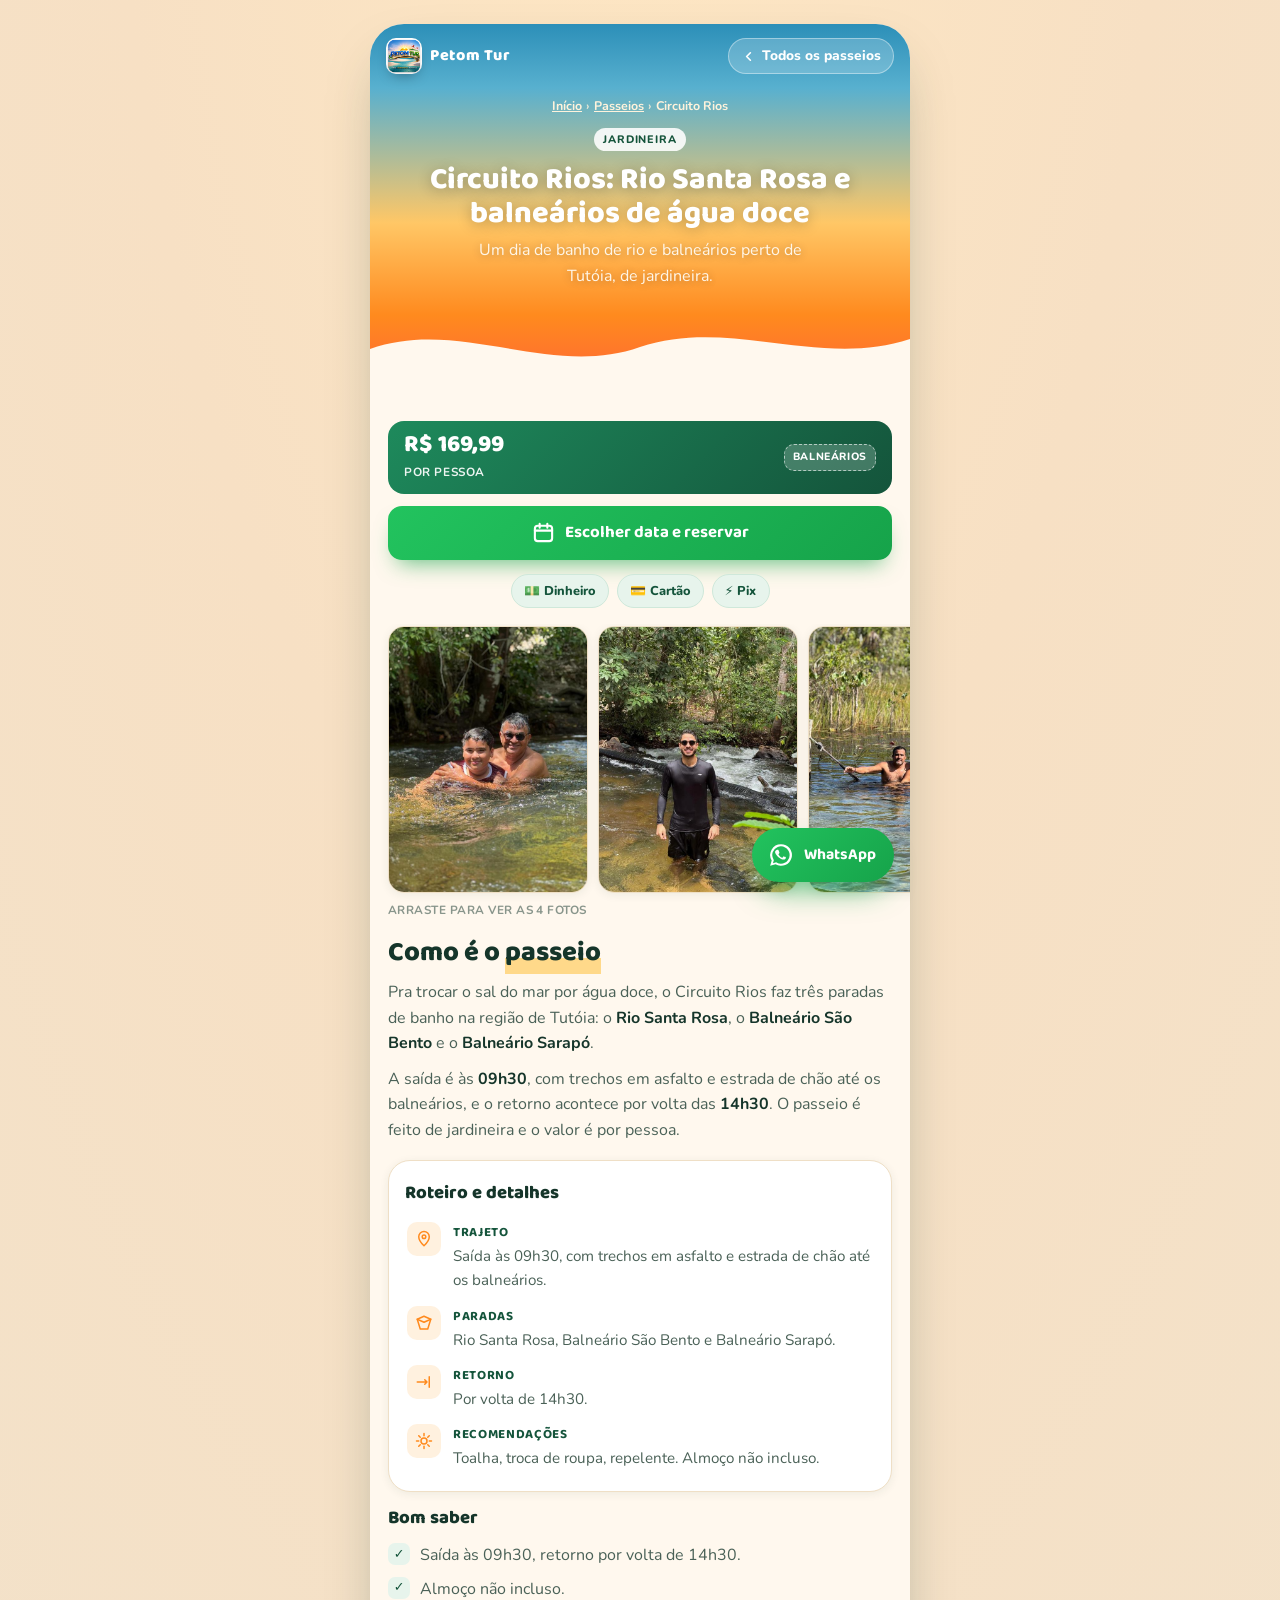
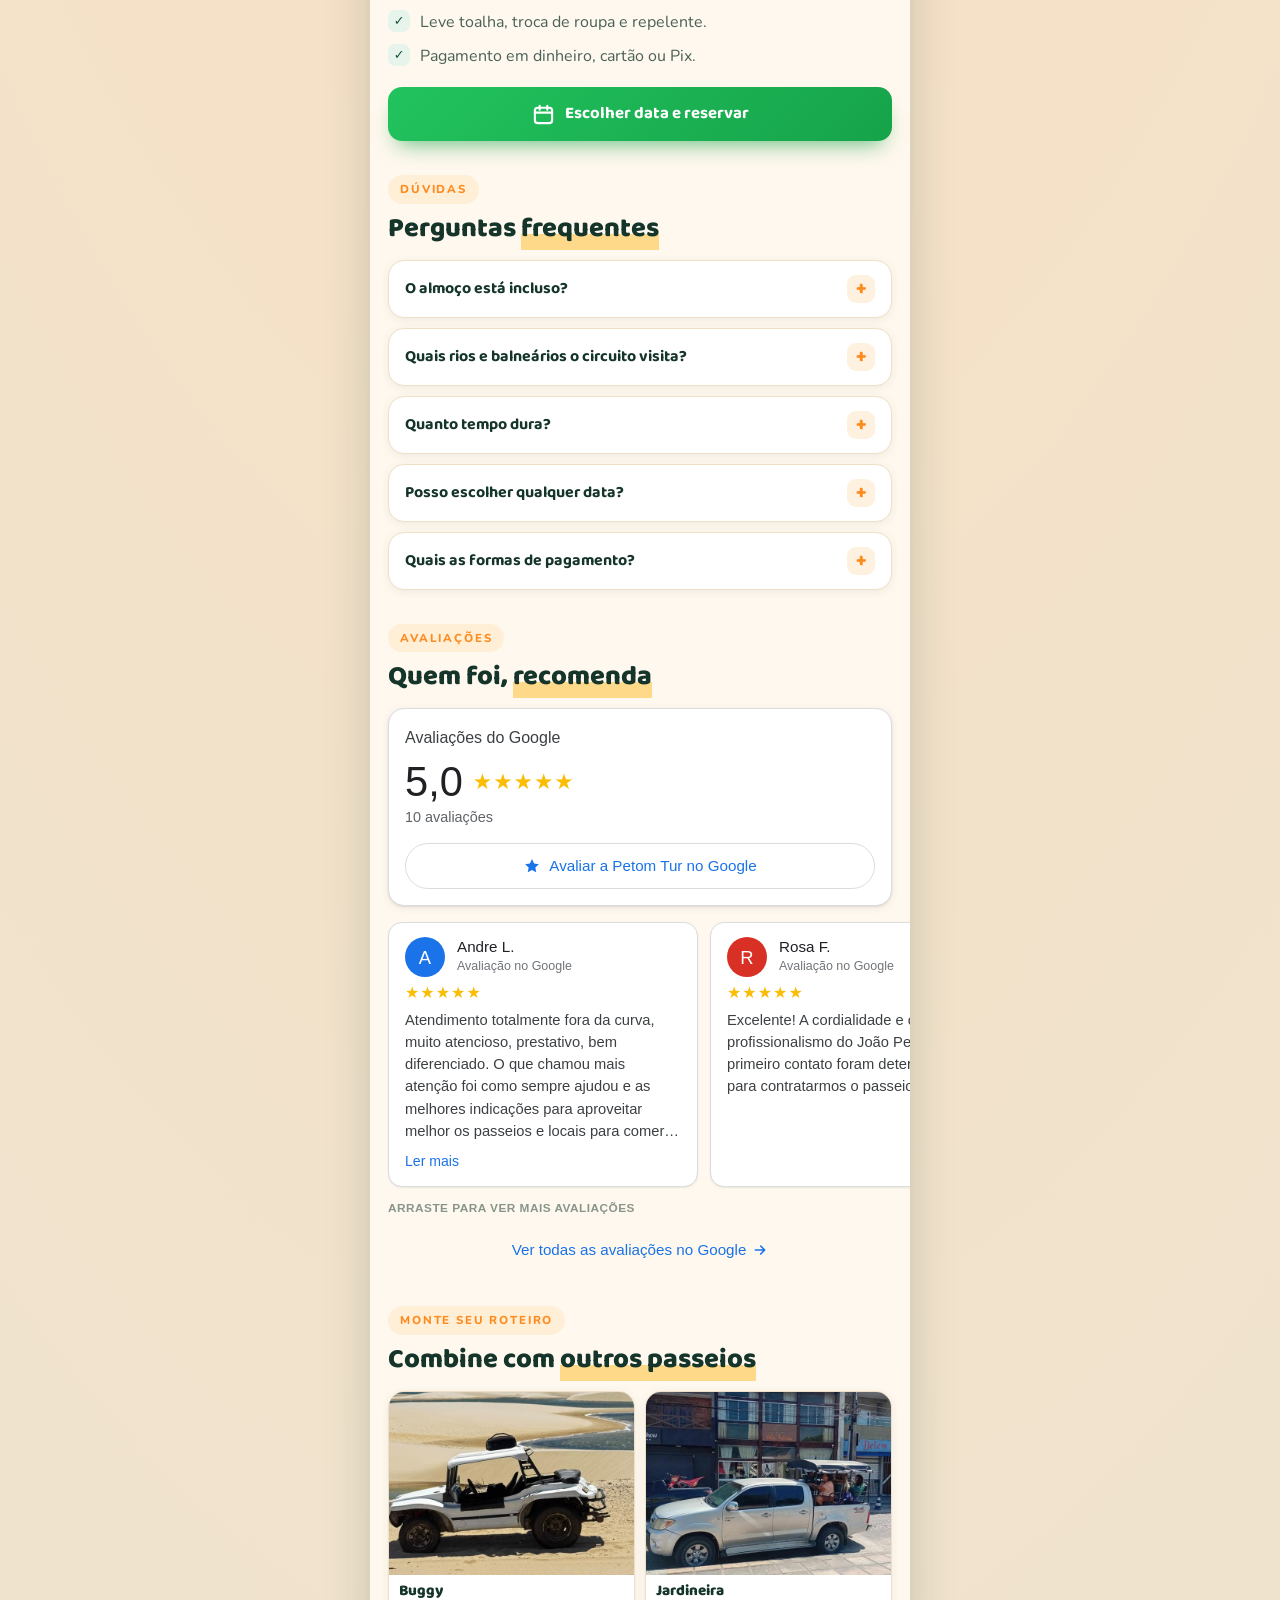
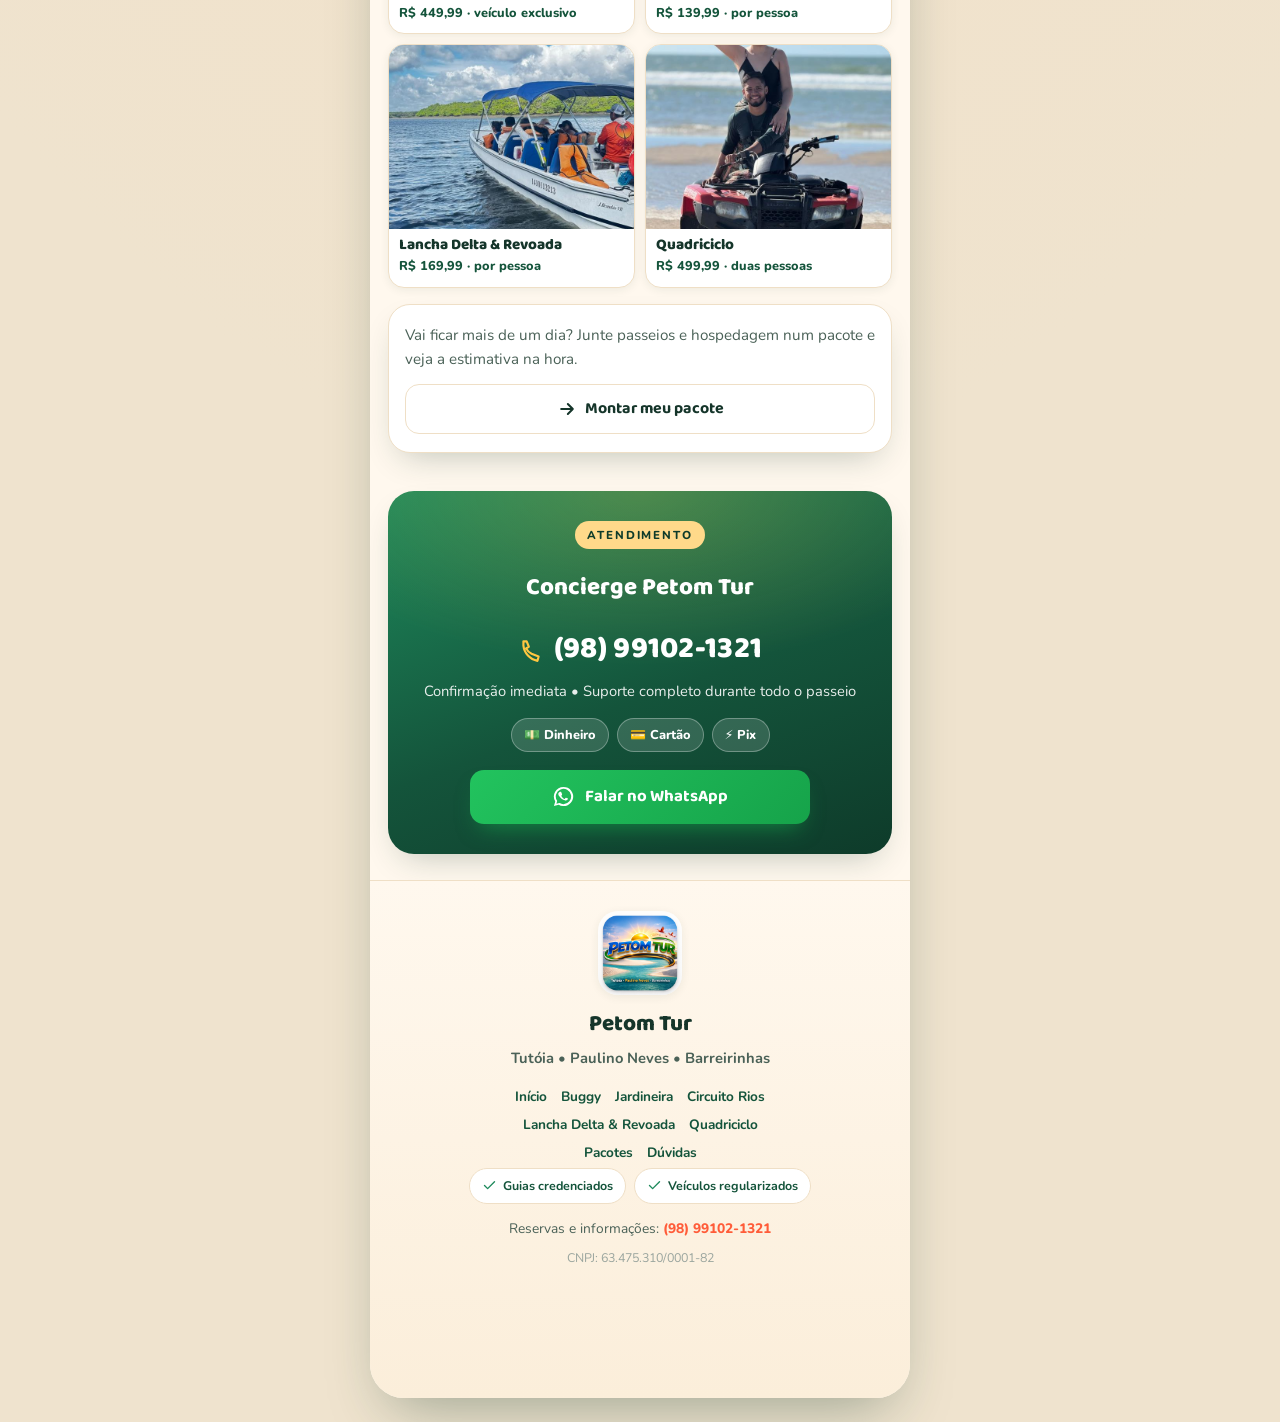
==== commit 6b98ebce: "Avaliações do Google sem API: seção fixa no visual do Google - Remove /api/reviews (Places API) — nã" ====
--- a/circuito-rios/index.html
+++ b/circuito-rios/index.html
@@ -245,17 +245,22 @@
                 </div>
             </section>
 
-            <section class="section" id="avaliacoes" aria-label="Avaliações dos clientes" data-reviews>
+            <section class="section" id="avaliacoes" aria-label="Avaliações dos clientes no Google" data-reviews>
                 <span class="eyebrow">Avaliações</span>
                 <h2>Quem foi, <span class="u">recomenda</span></h2>
-                <div class="rv__summary" hidden>
-                    <span class="rv__score"></span>
-                    <div><div class="rv__stars"></div><div class="rv__count"></div></div>
-                </div>
-                <div class="rv__list"></div>
-                <div class="rv__btns">
-                    <a class="btn-line" data-maps href="https://www.google.com/maps/search/?api=1&amp;query=Petom%20turismo%20Tut%C3%B3ia&amp;query_place_id=ChIJBeaK3w4L7gcR8xwrpM24xJY" target="_blank" rel="noopener"><svg viewBox="0 0 24 24" fill="none" stroke="currentColor" stroke-width="2.2" stroke-linecap="round" stroke-linejoin="round" aria-hidden="true"><path d="M12 21s7-6.5 7-12a7 7 0 1 0-14 0c0 5.5 7 12 7 12z"/><circle cx="12" cy="9" r="2.4"/></svg>Ver avaliações no Google</a>
-                    <a class="btn-line btn-line--sun" href="https://search.google.com/local/writereview?placeid=ChIJBeaK3w4L7gcR8xwrpM24xJY" target="_blank" rel="noopener"><svg viewBox="0 0 24 24" fill="currentColor" aria-hidden="true"><path d="M12 2.8l2.8 5.8 6.3.9-4.6 4.4 1.1 6.3L12 17.2l-5.6 3 1.1-6.3L2.9 9.5l6.3-.9z"/></svg>Avaliar a Petom Tur no Google</a>
+                <div class="gr">
+                    <div class="gr__head">
+                        <div class="gr__brand"><img class="gr__logo" src="/google-g.svg" alt="" width="26" height="26" onerror="this.remove()"><span>Avaliações do Google</span></div>
+                        <div class="gr__score">
+                            <strong data-gr-rating>5,0</strong>
+                            <span class="gr__stars" data-gr-stars aria-label="Nota 5,0 de 5">★★★★★</span>
+                            <span class="gr__count" data-gr-count>10 avaliações</span>
+                        </div>
+                        <a class="gr__write" href="https://search.google.com/local/writereview?placeid=ChIJBeaK3w4L7gcR8xwrpM24xJY" target="_blank" rel="noopener"><svg viewBox="0 0 24 24" fill="currentColor" aria-hidden="true"><path d="M12 2.8l2.8 5.8 6.3.9-4.6 4.4 1.1 6.3L12 17.2l-5.6 3 1.1-6.3L2.9 9.5l6.3-.9z"/></svg>Avaliar a Petom Tur no Google</a>
+                    </div>
+                    <div class="gr__list" data-gr-list></div>
+                    <p class="gr__hint">Arraste para ver mais avaliações</p>
+                    <a class="gr__all" href="https://www.google.com/maps/search/?api=1&amp;query=Petom%20turismo%20Tut%C3%B3ia&amp;query_place_id=ChIJBeaK3w4L7gcR8xwrpM24xJY" target="_blank" rel="noopener">Ver todas as avaliações no Google <svg viewBox="0 0 24 24" fill="none" stroke="currentColor" stroke-width="2.4" stroke-linecap="round" stroke-linejoin="round" aria-hidden="true"><path d="M5 12h14M13 6l6 6-6 6"/></svg></a>
                 </div>
             </section>
 
--- a/components.css
+++ b/components.css
@@ -157,45 +157,78 @@
 .cal__pick{ margin-top:8px; text-align:center; font-weight:800; font-size:.9rem; color:var(--green-deep); min-height:1.4em; }
 
 /* =========================================================
-   AVALIAÇÕES GOOGLE
-   ========================================================= */
-.rv__summary{
-  display:flex; align-items:center; gap:12px;
-  margin-top:16px; padding:14px 16px;
-  background:var(--card); border:1px solid var(--line);
-  border-radius:18px; box-shadow:var(--shadow-sm);
-}
-.rv__summary[hidden]{ display:none; }
-.rv__score{ font-family:var(--font-display); font-weight:800; font-size:2.2rem; line-height:1; color:var(--ink); }
-.rv__stars{ color:#F5A623; letter-spacing:2px; font-size:1.05rem; line-height:1; }
-.rv__count{ font-size:.86rem; color:var(--ink-soft); font-weight:700; margin-top:4px; }
-.rv__list{
+   AVALIAÇÕES GOOGLE (estáticas — dados em app.js)
+   ========================================================= */
+.gr{
+  margin-top:16px;
+  font-family:Roboto, Arial, "Segoe UI", system-ui, sans-serif;
+  color:#202124;
+}
+.gr__head{
+  background:#fff;
+  border:1px solid #DADCE0;
+  border-radius:16px;
+  padding:16px;
+  box-shadow:0 1px 2px rgba(60,64,67,.12), 0 2px 8px rgba(60,64,67,.08);
+}
+.gr__brand{ display:flex; align-items:center; gap:10px; font-size:1rem; font-weight:500; color:#3C4043; }
+.gr__logo{ width:26px; height:26px; flex:0 0 auto; }
+.gr__score{ display:flex; align-items:center; flex-wrap:wrap; gap:4px 10px; margin-top:10px; }
+.gr__score strong{ font-size:2.6rem; font-weight:400; line-height:1; color:#202124; }
+.gr__stars{ color:#FBBC04; font-size:1.35rem; letter-spacing:1px; line-height:1; }
+.gr__count{ width:100%; font-size:.9rem; color:#5F6368; }
+.gr__write{
+  display:flex; align-items:center; justify-content:center; gap:8px;
+  margin-top:14px; min-height:46px;
+  border:1px solid #DADCE0; border-radius:999px;
+  color:#1A73E8; font-weight:500; font-size:.95rem; background:#fff;
+}
+.gr__write:hover{ background:#F1F6FE; }
+.gr__write svg{ width:18px; height:18px; }
+
+.gr__list{
   display:flex; gap:12px;
-  margin:14px -18px 0; padding:2px 18px 10px;
+  margin:14px -18px 0; padding:2px 18px 12px;
   overflow-x:auto; scroll-snap-type:x mandatory; scroll-padding-inline:18px;
   scrollbar-width:none; -webkit-overflow-scrolling:touch;
 }
-.rv__list::-webkit-scrollbar{ display:none; }
-.rv__list:empty{ display:none; }
-.rv{
-  flex:0 0 auto; width:min(82%, 300px);
+.gr__list::-webkit-scrollbar{ display:none; }
+.gr__list:empty{ display:none; }
+.gr-card{
+  flex:0 0 auto; width:min(84%, 310px);
   scroll-snap-align:start;
-  background:var(--card); border:1px solid var(--line);
-  border-radius:18px; padding:14px 16px;
-  box-shadow:var(--shadow-sm);
   display:flex; flex-direction:column; gap:8px;
-}
-.rv__who{ display:flex; align-items:center; gap:10px; }
-.rv__ava{ width:38px; height:38px; border-radius:50%; object-fit:cover; background:var(--sand-2); flex:0 0 auto; }
-.rv__ava--txt{ display:grid; place-items:center; font-weight:800; color:var(--green-deep); }
-.rv__name{ font-weight:800; font-size:.92rem; line-height:1.2; }
-.rv__when{ font-size:.76rem; color:var(--ink-soft); }
-.rv__text{
-  font-size:.92rem; color:var(--ink-soft);
-  display:-webkit-box; -webkit-line-clamp:7; -webkit-box-orient:vertical; overflow:hidden;
-}
-.rv__src{ font-size:.74rem; color:var(--ink-soft); margin-top:2px; text-align:right; }
-.rv__btns{ display:flex; flex-direction:column; gap:10px; margin-top:12px; }
+  background:#fff; border:1px solid #DADCE0; border-radius:14px;
+  padding:14px 16px;
+  box-shadow:0 1px 2px rgba(60,64,67,.10);
+}
+.gr-card__top{ display:flex; align-items:center; gap:12px; }
+.gr-ava{
+  width:40px; height:40px; border-radius:50%; flex:0 0 auto;
+  display:grid; place-items:center;
+  color:#fff; font-size:1.15rem; font-weight:500;
+}
+.gr-name{ font-size:.95rem; font-weight:500; color:#202124; line-height:1.2; }
+.gr-meta{ font-size:.78rem; color:#70757A; margin-top:1px; }
+.gr-card .gr__stars{ font-size:1rem; }
+.gr-text{
+  font-size:.92rem; line-height:1.5; color:#3C4043;
+  display:-webkit-box; -webkit-line-clamp:6; -webkit-box-orient:vertical; overflow:hidden;
+}
+.gr-card.is-open .gr-text{ -webkit-line-clamp:unset; display:block; }
+.gr-more{
+  align-self:flex-start; border:0; background:none; padding:0;
+  color:#1A73E8; font:inherit; font-size:.88rem; font-weight:500; cursor:pointer;
+}
+.gr-more[hidden]{ display:none; }
+.gr__hint{ font-size:.74rem; font-weight:700; letter-spacing:.04em; text-transform:uppercase; color:var(--ink-soft); opacity:.65; }
+.gr__all{
+  display:flex; align-items:center; justify-content:center; gap:6px;
+  margin-top:10px; min-height:44px;
+  color:#1A73E8; font-weight:500; font-size:.95rem;
+}
+.gr__all svg{ width:16px; height:16px; }
+
 .btn-line{
   display:flex; align-items:center; justify-content:center; gap:8px;
   min-height:50px; padding:0 16px;
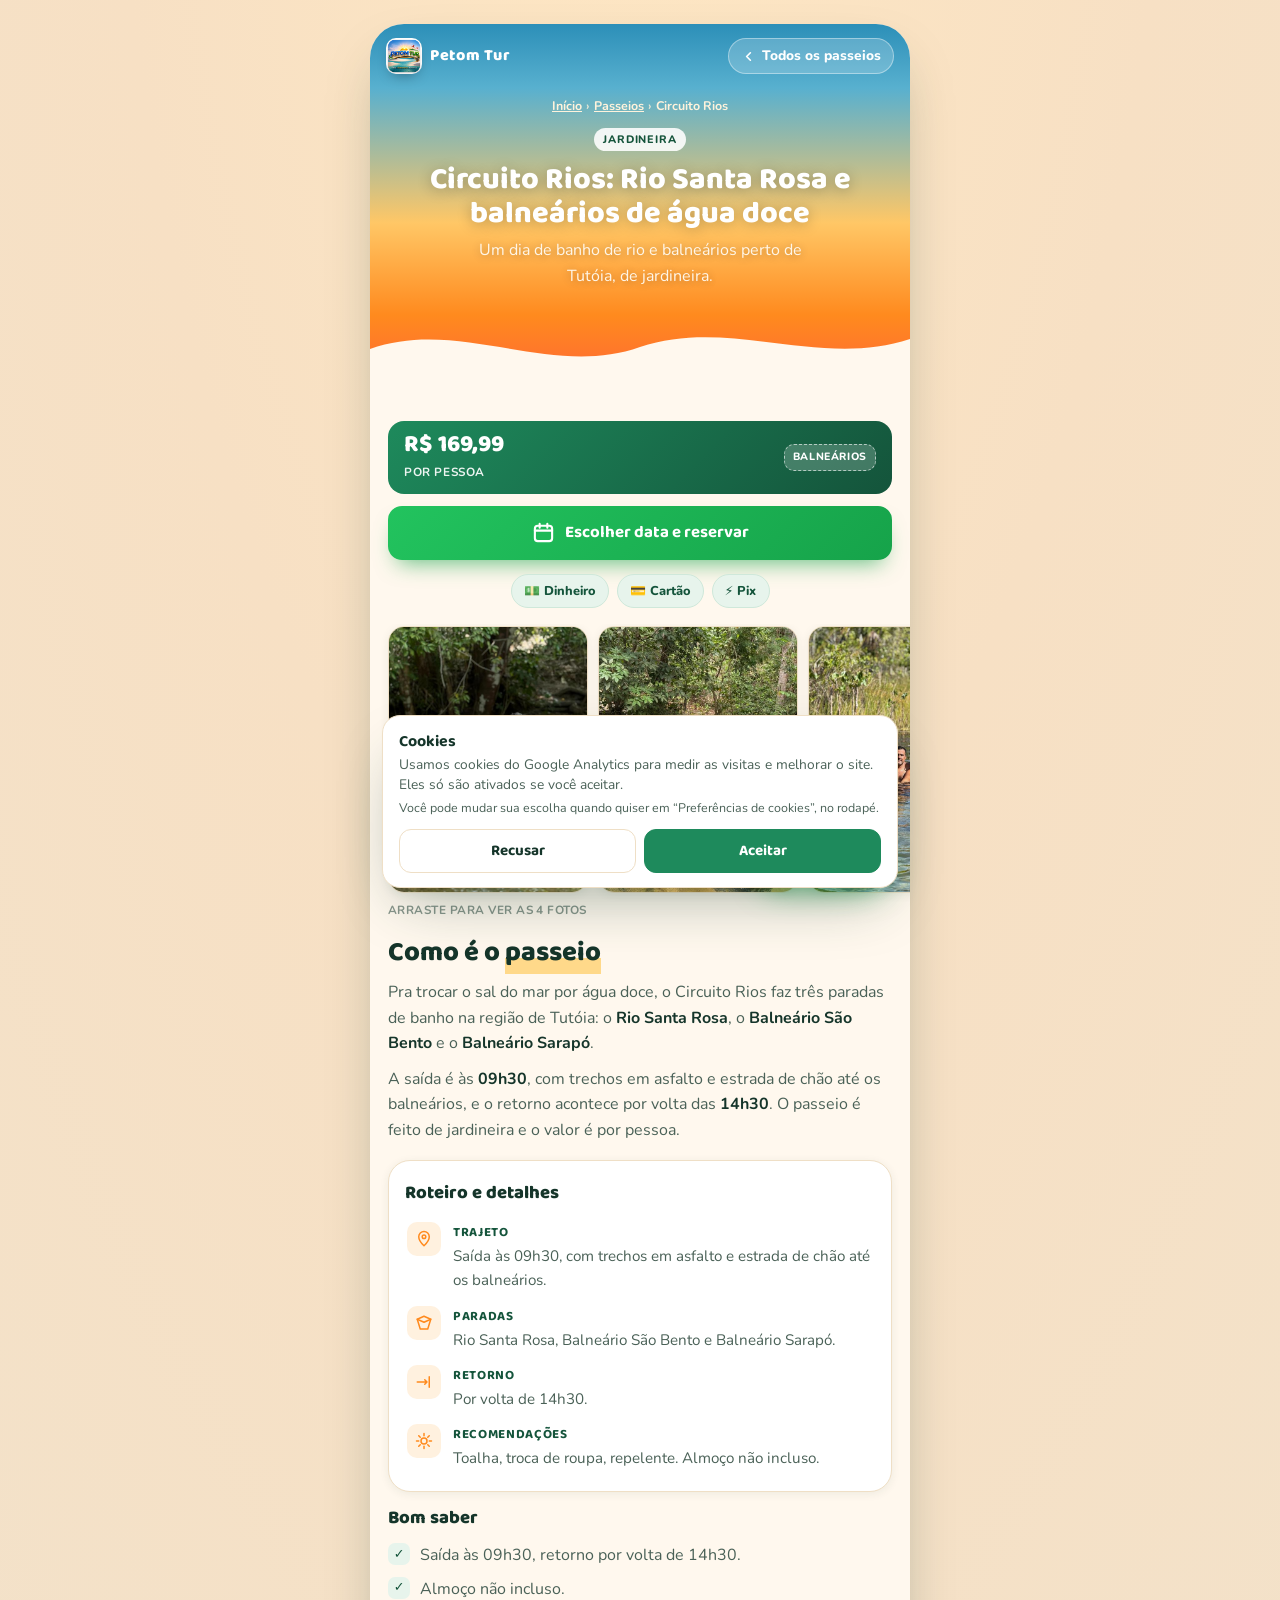
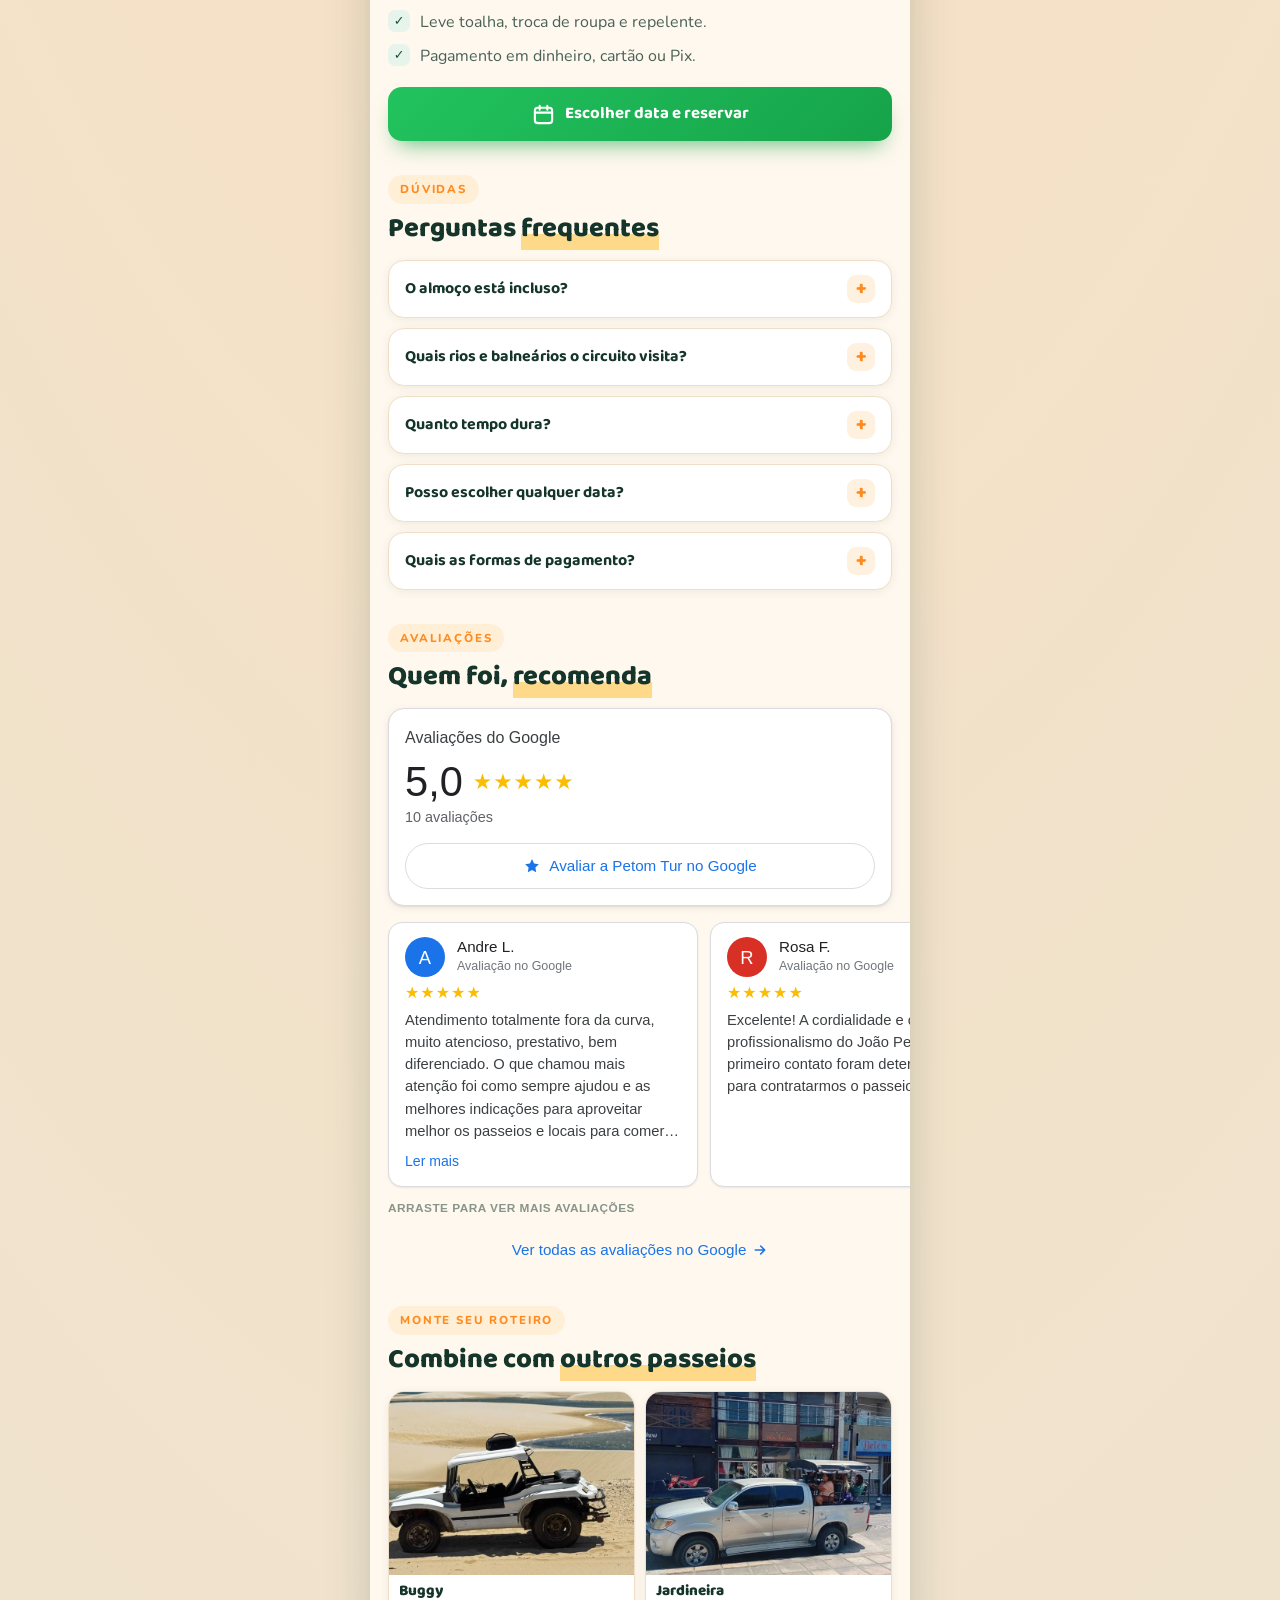
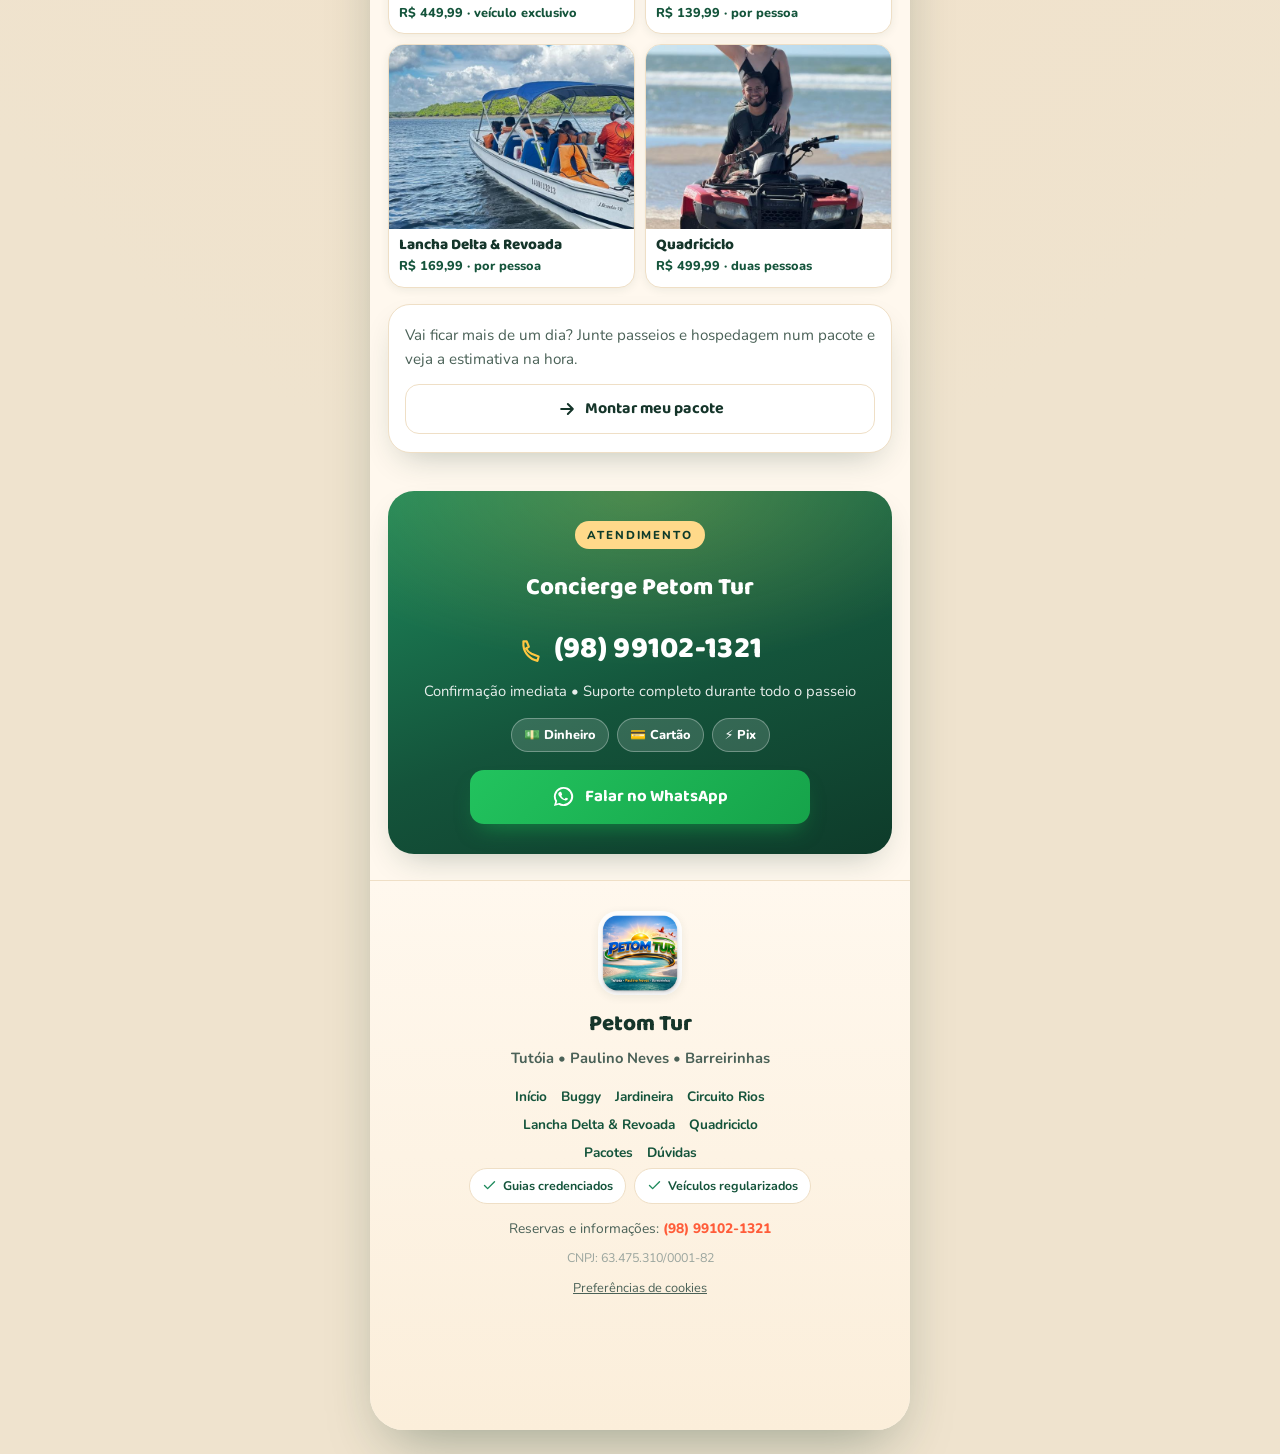
==== commit 6ef70fd7: "Aviso de cookies (LGPD): Analytics só carrega após "Aceitar" - gtag.js deixa de carregar direto; car" ====
--- a/circuito-rios/index.html
+++ b/circuito-rios/index.html
@@ -2,6 +2,27 @@
 <html lang="pt-BR">
 
 <head>
+    <!-- Google tag (gtag.js) — só carrega depois que o visitante aceita os cookies (LGPD) -->
+    <script>
+      window.dataLayer = window.dataLayer || [];
+      function gtag(){dataLayer.push(arguments);}
+      (function () {
+        var aceito = false;
+        try { aceito = localStorage.getItem('petom_cookies') === 'aceito'; } catch (e) {}
+        window.petomGA = function () {
+          if (window.petomGA.ok) return;
+          window.petomGA.ok = true;
+          var s = document.createElement('script');
+          s.async = true;
+          s.src = 'https://www.googletagmanager.com/gtag/js?id=G-R9DDHQGJYB';
+          document.head.appendChild(s);
+        };
+        gtag('consent', 'default', { analytics_storage: aceito ? 'granted' : 'denied', ad_storage: 'denied', ad_user_data: 'denied', ad_personalization: 'denied' });
+        gtag('js', new Date());
+        gtag('config', 'G-R9DDHQGJYB');
+        if (aceito) window.petomGA();
+      })();
+    </script>
     <meta charset="UTF-8">
     <meta name="viewport" content="width=device-width, initial-scale=1, viewport-fit=cover">
     <title>Circuito Rios em Tutóia — Rio Santa Rosa e Balneários | Petom Tur</title>
@@ -304,6 +325,7 @@
 
             <p class="foot__line">Reservas e informações: <a href="tel:+5598991021321">(98) 99102-1321</a></p>
             <p class="foot__cnpj">CNPJ: 63.475.310/0001-82</p>
+            <button type="button" class="foot__cookies" data-cookies>Preferências de cookies</button>
         </footer>
 
         <a class="fab" href="https://wa.me/5598991021321?text=Ol%C3%A1%2C%20Petom%20Tur%21%20Gostaria%20de%20informa%C3%A7%C3%B5es%20sobre%20os%20passeios%20em%20Tut%C3%B3ia%20e%20regi%C3%A3o." target="_blank" rel="noopener" aria-label="Falar com a Petom Tur no WhatsApp">
--- a/components.css
+++ b/components.css
@@ -424,6 +424,36 @@
 .pk-teaser p{ color:var(--ink-soft); font-size:.95rem; }
 .pk-teaser .btn-line{ margin-top:12px; }
 
+/* =========================================================
+   AVISO DE COOKIES
+   ========================================================= */
+.ck{
+  position:fixed; z-index:70;
+  left:50%; transform:translateX(-50%);
+  bottom:max(12px, env(safe-area-inset-bottom));
+  width:min(calc(100% - 24px), 516px);
+  padding:14px 16px;
+  background:#fff; border:1px solid var(--line); border-radius:18px;
+  box-shadow:var(--shadow-lg);
+  animation:bkIn .25s ease;
+}
+.ck__txt{ font-size:.86rem; color:var(--ink-soft); line-height:1.45; }
+.ck__txt strong{ display:block; font-family:var(--font-display); font-size:1rem; color:var(--ink); margin-bottom:2px; }
+.ck__txt span{ display:block; margin-top:4px; font-size:.78rem; }
+.ck__btns{ display:flex; gap:8px; margin-top:12px; }
+.ck__btn{
+  flex:1 1 0; min-height:44px; border-radius:12px; cursor:pointer;
+  font-family:var(--font-display); font-weight:700; font-size:.95rem;
+}
+.ck__btn--no{ background:#fff; border:1.5px solid var(--line); color:var(--ink); }
+.ck__btn--ok{ background:var(--green); border:1.5px solid var(--green); color:#fff; }
+.ck__btn:focus-visible{ outline:2px solid var(--sun); outline-offset:2px; }
+.foot__cookies{
+  margin-top:10px; border:0; background:none; cursor:pointer;
+  font:inherit; font-size:.8rem; color:var(--ink-soft); text-decoration:underline;
+}
+
 @media (prefers-reduced-motion:reduce){
+  .ck{ animation:none; }
   .bk[open]{ animation:none; }
 }
